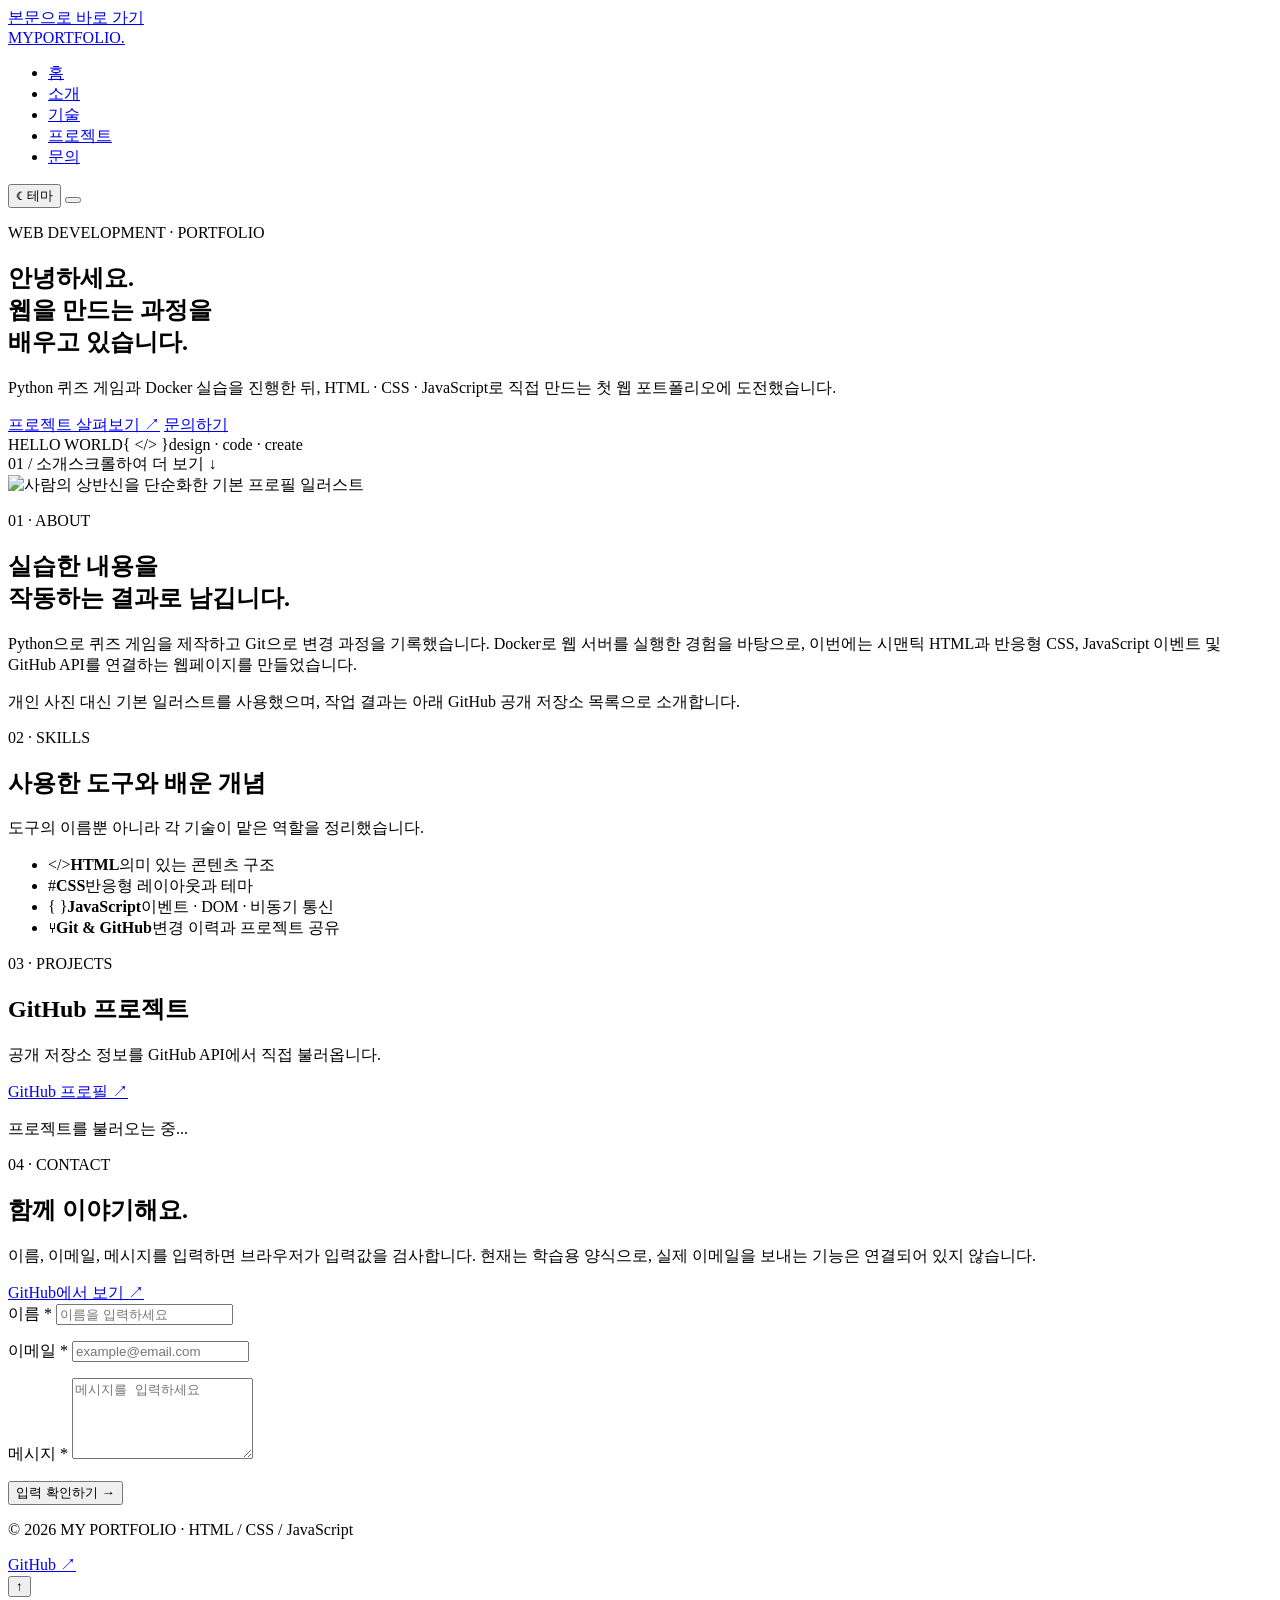
==== index.html @ d4722677 "feat: add semantic portfolio page and accessibility structure" ====
<!DOCTYPE html>
<html lang="ko" data-theme="light">
<head>
  <meta charset="UTF-8">
  <meta name="viewport" content="width=device-width, initial-scale=1.0">
  <meta name="description" content="HTML, CSS, JavaScript로 만든 개인 포트폴리오: 소개, 기술, GitHub 프로젝트 및 문의 양식.">
  <title>MY PORTFOLIO | 웹 개발 포트폴리오</title>
  <!-- 외부 스타일시트: 화면 디자인, 반응형 배치, 다크 모드를 담당합니다. -->
  <link rel="stylesheet" href="css/style.css">
  <!-- defer: HTML을 다 읽은 뒤 메인 JavaScript를 실행합니다. -->
  <script src="js/main.js" defer></script>
</head>
<body>
  <!-- 건너뛰기 링크: 키보드 사용자에게 본문으로 바로 이동하는 길을 제공합니다. -->
  <a class="skip-link" href="#hero">본문으로 바로 가기</a>
  <header class="site-header" id="page-header">
    <div class="container header-inner">
      <a class="logo" href="#hero" aria-label="포트폴리오 홈으로 이동">MY<span>PORTFOLIO.</span></a>
      <nav class="site-nav" id="site-navigation" aria-label="주요 메뉴">
        <ul class="nav-links" id="nav-links">
          <li><a href="#hero">홈</a></li>
          <li><a href="#about">소개</a></li>
          <li><a href="#skills">기술</a></li>
          <li><a href="#projects">프로젝트</a></li>
          <li><a href="#contact">문의</a></li>
        </ul>
      </nav>
      <div class="header-actions">
        <!-- 버튼 클릭 → 상태 변경 → data-theme 변경 → CSS 색상 변경 -->
        <button id="theme-toggle" class="icon-button theme-toggle" type="button" aria-label="다크 모드 켜기" aria-pressed="false">
          <span id="theme-icon" aria-hidden="true">☾</span>
          <span class="theme-label">테마</span>
        </button>
        <!-- aria-expanded는 모바일 메뉴의 열림/닫힘 상태를 알려 줍니다. -->
        <button id="menu-toggle" class="icon-button menu-toggle" type="button" aria-controls="site-navigation" aria-expanded="false" aria-label="메뉴 열기">
          <span class="hamburger-lines" aria-hidden="true"><span></span><span></span><span></span></span>
        </button>
      </div>
    </div>
  </header>

  <main>
    <!-- Hero: 방문자에게 보여 줄 첫인사와 이동 버튼 -->
    <section id="hero" class="section hero" aria-labelledby="hero-title">
      <div class="container hero-layout">
        <div class="hero-copy">
          <p class="eyebrow"><span class="status-dot" aria-hidden="true"></span> WEB DEVELOPMENT · PORTFOLIO</p>
          <h1 id="hero-title">안녕하세요.<br><span class="highlight">웹을 만드는 과정을</span><br>배우고 있습니다.</h1>
          <p class="hero-description">Python 퀴즈 게임과 Docker 실습을 진행한 뒤, HTML · CSS · JavaScript로 직접 만드는 첫 웹 포트폴리오에 도전했습니다.</p>
          <div class="hero-actions">
            <a class="button" href="#projects">프로젝트 살펴보기 <span aria-hidden="true">↗</span></a>
            <a class="button button-secondary" href="#contact">문의하기</a>
          </div>
        </div>
        <div class="hero-art" aria-hidden="true">
          <div class="art-orbit art-orbit-one"></div><div class="art-orbit art-orbit-two"></div>
          <div class="art-card"><span class="art-card-label">HELLO WORLD</span><span class="art-symbol">{ &lt;/&gt; }</span><span class="art-card-caption">design · code · create</span></div>
        </div>
      </div>
      <div class="container hero-footnote"><span>01 / 소개</span><span>스크롤하여 더 보기 ↓</span></div>
    </section>

    <!-- About: 의미 있는 대체 텍스트가 있는 프로필 이미지를 사용합니다. -->
    <section id="about" class="section about-section" aria-labelledby="about-title">
      <div class="container about-layout reveal-target">
        <div class="about-photo-wrap"><img class="profile-image" src="images/profile.svg" width="320" height="320" alt="사람의 상반신을 단순화한 기본 프로필 일러스트"></div>
        <div>
          <p class="section-kicker">01 · ABOUT</p>
          <h2 id="about-title">실습한 내용을<br>작동하는 결과로 남깁니다.</h2>
          <p class="section-description">Python으로 퀴즈 게임을 제작하고 Git으로 변경 과정을 기록했습니다. Docker로 웹 서버를 실행한 경험을 바탕으로, 이번에는 시맨틱 HTML과 반응형 CSS, JavaScript 이벤트 및 GitHub API를 연결하는 웹페이지를 만들었습니다.</p>
          <p class="about-note">개인 사진 대신 기본 일러스트를 사용했으며, 작업 결과는 아래 GitHub 공개 저장소 목록으로 소개합니다.</p>
        </div>
      </div>
    </section>

    <!-- Skills: 목록은 ul/li로 의미 있게 묶습니다. -->
    <section id="skills" class="section section-muted" aria-labelledby="skills-title">
      <div class="container reveal-target">
        <p class="section-kicker">02 · SKILLS</p>
        <h2 id="skills-title">사용한 도구와 배운 개념</h2>
        <p class="section-description section-intro">도구의 이름뿐 아니라 각 기술이 맡은 역할을 정리했습니다.</p>
        <ul class="skills-list">
          <li><span class="skill-icon" aria-hidden="true">&lt;/&gt;</span><strong>HTML</strong><span>의미 있는 콘텐츠 구조</span></li>
          <li><span class="skill-icon" aria-hidden="true">#</span><strong>CSS</strong><span>반응형 레이아웃과 테마</span></li>
          <li><span class="skill-icon" aria-hidden="true">{ }</span><strong>JavaScript</strong><span>이벤트 · DOM · 비동기 통신</span></li>
          <li><span class="skill-icon" aria-hidden="true">⑂</span><strong>Git &amp; GitHub</strong><span>변경 이력과 프로젝트 공유</span></li>
        </ul>
      </div>
    </section>

    <!-- Projects: JavaScript가 GitHub API의 저장소 목록을 읽어 카드를 만듭니다. -->
    <section id="projects" class="section" aria-labelledby="projects-title">
      <div class="container reveal-target">
        <p class="section-kicker">03 · PROJECTS</p>
        <div class="section-heading-row">
          <div><h2 id="projects-title">GitHub 프로젝트</h2><p class="section-description">공개 저장소 정보를 GitHub API에서 직접 불러옵니다.</p></div>
          <a class="text-link" id="github-profile-link" href="https://github.com/usernameffas" target="_blank" rel="noopener noreferrer">GitHub 프로필 ↗</a>
        </div>
        <!-- 로딩/성공/에러/빈 데이터가 모두 이 영역에서 전환됩니다. -->
        <div id="project-list" class="project-grid" role="status" aria-live="polite" aria-atomic="false">
          <article class="state-panel loading-state"><span class="spinner" aria-hidden="true"></span><p>프로젝트를 불러오는 중...</p></article>
        </div>
      </div>
    </section>

    <!-- Contact: 실제 이메일 전송은 선택 보너스이므로 필수 입력 검증까지만 구현합니다. -->
    <section id="contact" class="section section-muted" aria-labelledby="contact-title">
      <div class="container contact-layout reveal-target">
        <div class="contact-copy">
          <p class="section-kicker">04 · CONTACT</p>
          <h2 id="contact-title">함께 이야기해요.</h2>
          <p class="section-description">이름, 이메일, 메시지를 입력하면 브라우저가 입력값을 검사합니다. 현재는 학습용 양식으로, 실제 이메일을 보내는 기능은 연결되어 있지 않습니다.</p>
          <a class="text-link" id="contact-github-link" href="https://github.com/usernameffas" target="_blank" rel="noopener noreferrer">GitHub에서 보기 ↗</a>
        </div>
        <form id="contact-form" class="contact-form" novalidate>
          <div class="form-field">
            <label for="contact-name">이름 <span aria-hidden="true">*</span></label>
            <input id="contact-name" name="name" type="text" autocomplete="name" required aria-describedby="name-error" placeholder="이름을 입력하세요">
            <p class="field-error" id="name-error" aria-live="polite"></p>
          </div>
          <div class="form-field">
            <label for="contact-email">이메일 <span aria-hidden="true">*</span></label>
            <input id="contact-email" name="email" type="email" autocomplete="email" required aria-describedby="email-error" placeholder="example@email.com">
            <p class="field-error" id="email-error" aria-live="polite"></p>
          </div>
          <div class="form-field">
            <label for="contact-message">메시지 <span aria-hidden="true">*</span></label>
            <textarea id="contact-message" name="message" rows="5" required aria-describedby="message-error" placeholder="메시지를 입력하세요"></textarea>
            <p class="field-error" id="message-error" aria-live="polite"></p>
          </div>
          <button class="button submit-button" type="submit">입력 확인하기 <span aria-hidden="true">→</span></button>
          <p id="form-status" class="form-status" role="status" aria-live="polite"></p>
        </form>
      </div>
    </section>
  </main>

  <!-- Footer: 현재 프로젝트의 링크를 제공합니다. -->
  <footer class="site-footer">
    <div class="container footer-inner"><p>© 2026 MY PORTFOLIO · HTML / CSS / JavaScript</p><a id="footer-github-link" href="https://github.com/usernameffas" target="_blank" rel="noopener noreferrer">GitHub ↗</a></div>
  </footer>
  <!-- 스크롤 300px을 넘으면 나타나며, 클릭하면 맨 위로 이동합니다. -->
  <button id="back-to-top" class="back-to-top" type="button" aria-label="페이지 맨 위로 이동">↑</button>
</body>
</html>
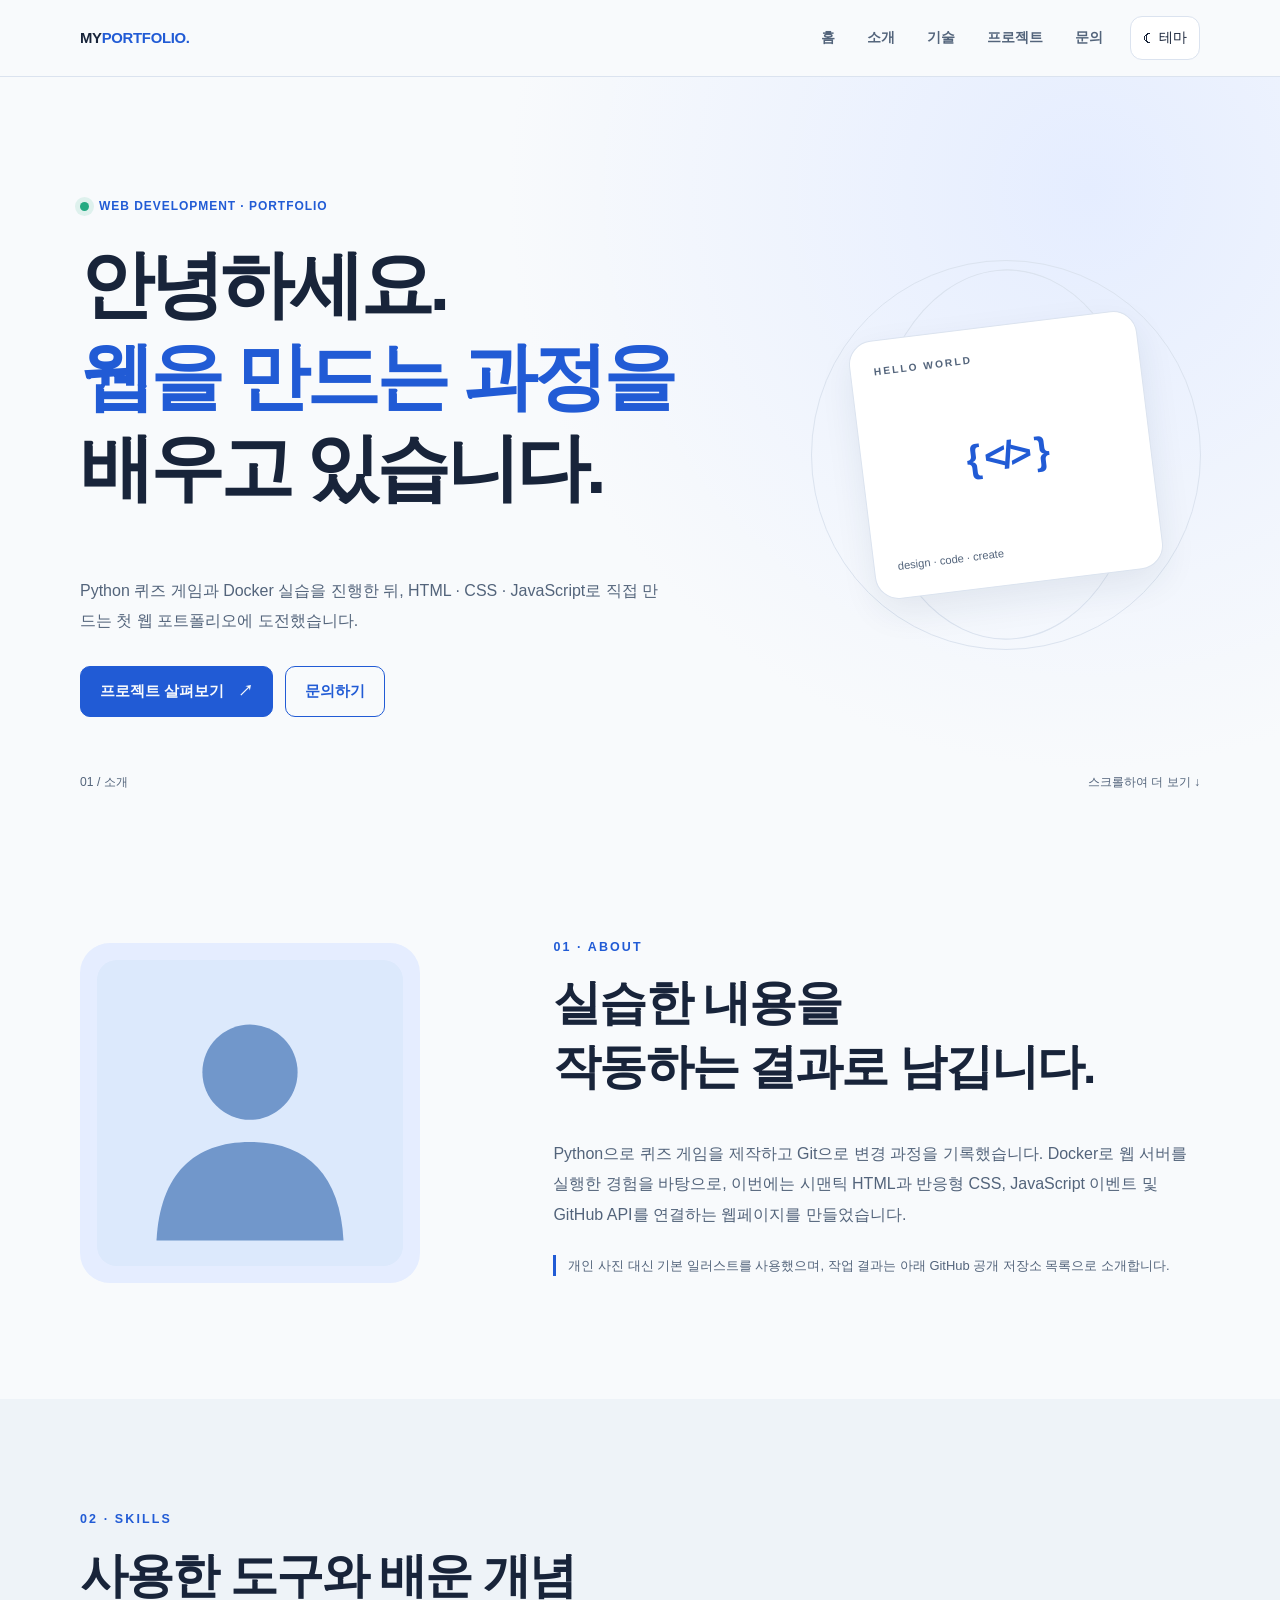
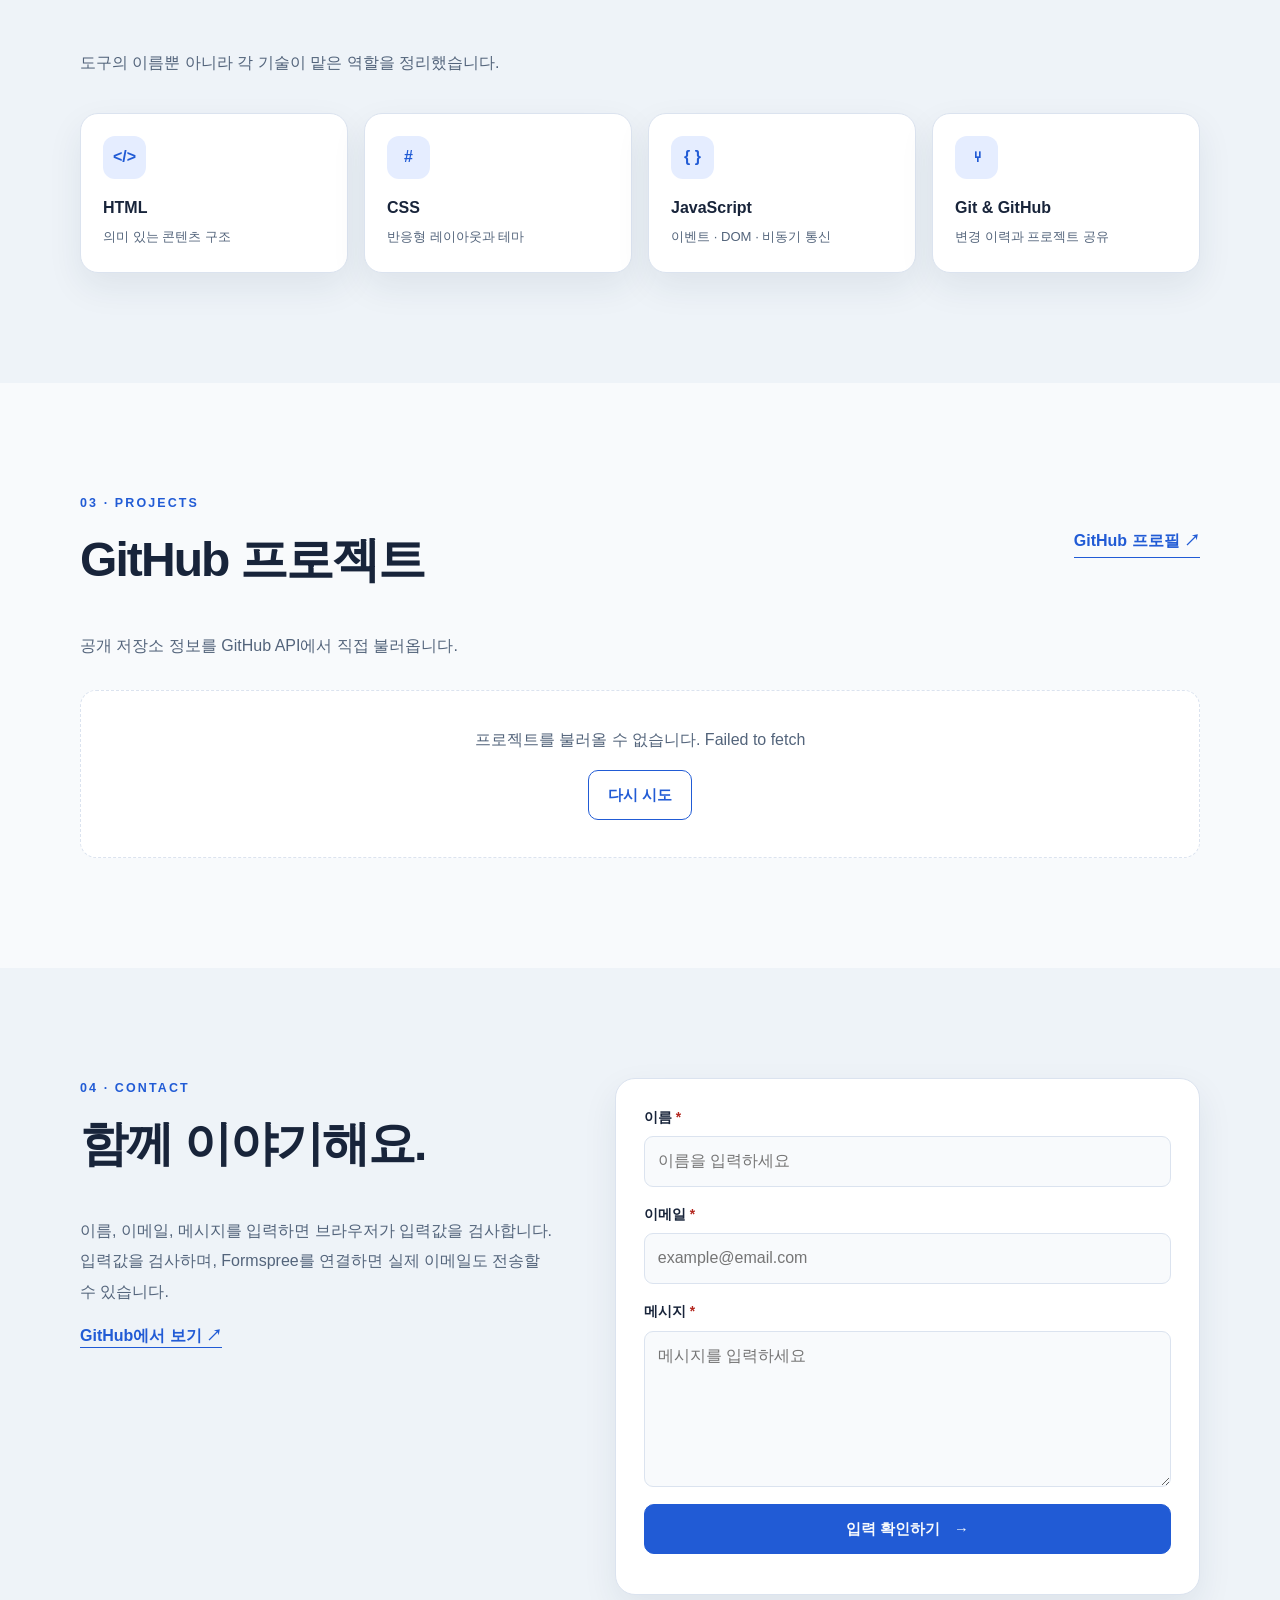
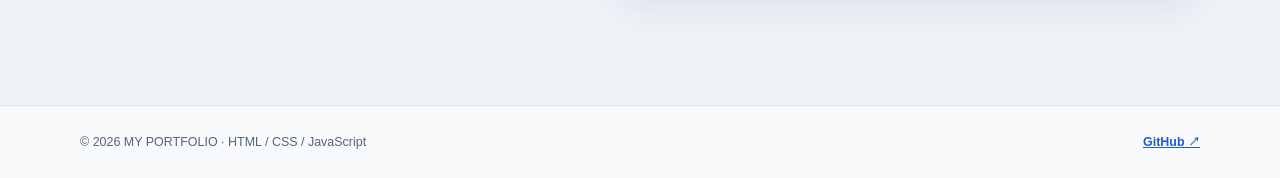
==== commit 272918cc: "feat: B1-1 official bonuses — index.html" ====
--- a/index.html
+++ b/index.html
@@ -9,6 +9,7 @@
   <link rel="stylesheet" href="css/style.css">
   <!-- defer: HTML을 다 읽은 뒤 메인 JavaScript를 실행합니다. -->
   <script src="js/main.js" defer></script>
+  <script src="js/bonuses.js" defer></script>
 </head>
 <body>
   <!-- 건너뛰기 링크: 키보드 사용자에게 본문으로 바로 이동하는 길을 제공합니다. -->
@@ -45,7 +46,7 @@
       <div class="container hero-layout">
         <div class="hero-copy">
           <p class="eyebrow"><span class="status-dot" aria-hidden="true"></span> WEB DEVELOPMENT · PORTFOLIO</p>
-          <h1 id="hero-title">안녕하세요.<br><span class="highlight">웹을 만드는 과정을</span><br>배우고 있습니다.</h1>
+          <h1 id="hero-title">안녕하세요.<br><span class="highlight">웹을 만드는 과정을</span><br><span id="hero-typing">배우고 있습니다.</span></h1>
           <p class="hero-description">Python 퀴즈 게임과 Docker 실습을 진행한 뒤, HTML · CSS · JavaScript로 직접 만드는 첫 웹 포트폴리오에 도전했습니다.</p>
           <div class="hero-actions">
             <a class="button" href="#projects">프로젝트 살펴보기 <span aria-hidden="true">↗</span></a>
@@ -97,22 +98,23 @@
           <a class="text-link" id="github-profile-link" href="https://github.com/usernameffas" target="_blank" rel="noopener noreferrer">GitHub 프로필 ↗</a>
         </div>
         <!-- 로딩/성공/에러/빈 데이터가 모두 이 영역에서 전환됩니다. -->
+        <div id="project-filters" class="project-filters" role="group" aria-label="프로젝트 언어별 필터" hidden></div>
         <div id="project-list" class="project-grid" role="status" aria-live="polite" aria-atomic="false">
           <article class="state-panel loading-state"><span class="spinner" aria-hidden="true"></span><p>프로젝트를 불러오는 중...</p></article>
         </div>
       </div>
     </section>
 
-    <!-- Contact: 실제 이메일 전송은 선택 보너스이므로 필수 입력 검증까지만 구현합니다. -->
+    <!-- Contact: Formspree 연동 주소 설정 시 실제 전송 보너스가 동작합니다. -->
     <section id="contact" class="section section-muted" aria-labelledby="contact-title">
       <div class="container contact-layout reveal-target">
         <div class="contact-copy">
           <p class="section-kicker">04 · CONTACT</p>
           <h2 id="contact-title">함께 이야기해요.</h2>
-          <p class="section-description">이름, 이메일, 메시지를 입력하면 브라우저가 입력값을 검사합니다. 현재는 학습용 양식으로, 실제 이메일을 보내는 기능은 연결되어 있지 않습니다.</p>
+          <p class="section-description">이름, 이메일, 메시지를 입력하면 브라우저가 입력값을 검사합니다. 입력값을 검사하며, Formspree를 연결하면 실제 이메일도 전송할 수 있습니다.</p>
           <a class="text-link" id="contact-github-link" href="https://github.com/usernameffas" target="_blank" rel="noopener noreferrer">GitHub에서 보기 ↗</a>
         </div>
-        <form id="contact-form" class="contact-form" novalidate>
+        <form id="contact-form" class="contact-form" novalidate data-form-endpoint="">
           <div class="form-field">
             <label for="contact-name">이름 <span aria-hidden="true">*</span></label>
             <input id="contact-name" name="name" type="text" autocomplete="name" required aria-describedby="name-error" placeholder="이름을 입력하세요">
--- a/css/style.css
+++ b/css/style.css
@@ -0,0 +1,181 @@
+/* ===== 1. 공통 디자인 변수: 기본 화면은 밝은 테마 ===== */
+:root {
+  color-scheme: light;
+  --background: #f8fafc;
+  --surface: #eef3f8;
+  --card: #ffffff;
+  --text: #18243a;
+  --muted: #53647b;
+  --accent: #215bd5;
+  --accent-hover: #1749b5;
+  --accent-soft: #e5edff;
+  --border: #dbe3ef;
+  --header-bg: rgba(248, 250, 252, .95);
+  --shadow: 0 14px 35px rgba(26, 46, 79, .08);
+  --error: #b3261e;
+  --success: #0b6b47;
+}
+/* data-theme는 JavaScript가 html에 붙이는 상태값입니다. */
+[data-theme="dark"] {
+  color-scheme: dark;
+  --background: #0e1625;
+  --surface: #151f31;
+  --card: #1b2940;
+  --text: #eff5ff;
+  --muted: #acbad0;
+  --accent: #84afff;
+  --accent-hover: #aecaff;
+  --accent-soft: #283f66;
+  --border: #35465e;
+  --header-bg: rgba(14, 22, 37, .96);
+  --shadow: 0 14px 35px rgba(0, 0, 0, .28);
+  --error: #ffaaa4;
+  --success: #89e1ba;
+}
+/* ===== 2. 모바일 퍼스트: 가장 좁은 화면을 기준으로 설계 ===== */
+*, *::before, *::after { box-sizing: border-box; }
+html { scroll-behavior: smooth; scroll-padding-top: 85px; }
+body { margin: 0; min-width: 320px; background: var(--background); color: var(--text); font-family: "Segoe UI", "Malgun Gothic", "Apple SD Gothic Neo", sans-serif; line-height: 1.65; transition: background-color .25s, color .25s; }
+button, input, textarea { font: inherit; }
+button { cursor: pointer; }
+a { color: inherit; }
+a:focus-visible, button:focus-visible, input:focus-visible, textarea:focus-visible { outline: 3px solid var(--accent); outline-offset: 3px; }
+.container { width: min(calc(100% - 36px), 1120px); margin-inline: auto; }
+.section { padding: 80px 0; }
+.section-muted { background: var(--surface); }
+h1, h2, h3, p { margin-top: 0; }
+h1 { font-size: clamp(2.35rem, 7vw, 4.65rem); letter-spacing: -.055em; line-height: 1.23; }
+h2 { font-size: clamp(1.85rem, 4.7vw, 3rem); letter-spacing: -.04em; line-height: 1.33; }
+h3 { font-size: 1.1rem; }
+.skip-link { position: absolute; top: -80px; left: 12px; padding: 8px 14px; background: var(--card); z-index: 50; }
+.skip-link:focus { top: 10px; }
+.section-kicker { font-size: .78rem; font-weight: 800; color: var(--accent); letter-spacing: .17em; margin-bottom: 14px; }
+.section-description { max-width: 650px; color: var(--muted); line-height: 1.9; }
+.section-intro { margin-bottom: 35px; }
+/* ===== 3. 상단 메뉴: Flexbox로 로고/메뉴/버튼의 위치를 설정 ===== */
+.site-header { position: sticky; top: 0; z-index: 30; background: var(--background); border-bottom: 1px solid var(--border); transition: background-color .25s, box-shadow .25s; }
+.site-header.scrolled { background: var(--header-bg); box-shadow: 0 9px 26px rgba(11, 28, 60, .11); backdrop-filter: blur(10px); }
+.header-inner { display: flex; align-items: center; justify-content: space-between; gap: 12px; min-height: 76px; }
+.logo { flex-shrink: 0; font-size: .93rem; letter-spacing: -.02em; font-weight: 800; text-decoration: none; }
+.logo span { color: var(--accent); }
+.header-actions { display: flex; align-items: center; gap: 7px; margin-left: auto; }
+.icon-button { display: inline-flex; justify-content: center; align-items: center; gap: 8px; min-height: 42px; border-radius: 12px; padding: 8px 12px; border: 1px solid var(--border); background: var(--card); color: var(--text); }
+.icon-button:hover { border-color: var(--accent); }
+.theme-label { font-size: .85rem; }
+.menu-toggle { width: 43px; }
+.hamburger-lines { display: grid; gap: 4px; }
+.hamburger-lines span { display: block; width: 19px; height: 2px; border-radius: 10px; background: currentColor; transition: transform .2s, opacity .2s; }
+.menu-toggle.active .hamburger-lines span:nth-child(1) { transform: translateY(6px) rotate(45deg); }
+.menu-toggle.active .hamburger-lines span:nth-child(2) { opacity: 0; }
+.menu-toggle.active .hamburger-lines span:nth-child(3) { transform: translateY(-6px) rotate(-45deg); }
+/* 모바일에서는 메뉴를 숨기고, active 클래스가 생겼을 때만 펼칩니다. */
+.site-nav { position: absolute; top: 75px; left: 0; right: 0; padding: 0 18px; background: var(--card); border-bottom: 1px solid var(--border); visibility: hidden; opacity: 0; transform: translateY(-8px); pointer-events: none; transition: opacity .2s, transform .2s, visibility .2s; }
+.site-nav.active { visibility: visible; opacity: 1; transform: translateY(0); pointer-events: auto; }
+.nav-links { display: flex; flex-direction: column; gap: 0; list-style: none; margin: 0 auto; max-width: 1120px; padding: 12px 0 16px; }
+.nav-links a { display: block; padding: 11px 8px; border-radius: 8px; color: var(--muted); font-weight: 650; text-decoration: none; transition: color .2s, background-color .2s; }
+.nav-links a:hover, .nav-links a:focus-visible { color: var(--accent); background: var(--accent-soft); }
+/* ===== 4. Hero / About ===== */
+.hero { overflow: hidden; background: radial-gradient(circle at 85% 15%, var(--accent-soft), transparent 46%), var(--background); padding: 78px 0 26px; }
+.hero-layout { display: grid; align-items: center; gap: 25px; }
+.eyebrow { display: inline-flex; align-items: center; gap: 10px; font-size: .75rem; font-weight: 800; letter-spacing: .08em; color: var(--accent); margin-bottom: 23px; }
+.status-dot { width: 9px; height: 9px; border-radius: 50%; background: #24aa82; box-shadow: 0 0 0 5px rgba(36, 170, 130, .12); }
+.highlight { color: var(--accent); }
+.hero-description { max-width: 580px; color: var(--muted); font-size: 1rem; line-height: 1.9; }
+.hero-actions { display: flex; flex-wrap: wrap; gap: 12px; margin-top: 30px; }
+.button { display: inline-flex; align-items: center; justify-content: center; gap: 14px; padding: 12px 19px; min-height: 47px; border: 1px solid var(--accent); border-radius: 10px; background: var(--accent); color: var(--background); font-size: .92rem; font-weight: 750; text-decoration: none; transition: transform .2s, background-color .2s, box-shadow .2s; }
+.button:hover { transform: translateY(-2px); background: var(--accent-hover); box-shadow: 0 8px 18px rgba(30, 83, 190, .15); }
+.button-secondary { color: var(--accent); background: transparent; }
+.button-secondary:hover { background: var(--accent-soft); }
+.hero-art { position: relative; height: 275px; display: grid; place-items: center; isolation: isolate; }
+.art-orbit { position: absolute; border: 1px solid var(--border); border-radius: 50%; width: 270px; height: 270px; }
+.art-orbit-two { width: 220px; height: 220px; transform: rotate(50deg) skew(18deg); }
+.art-card { display: flex; flex-direction: column; justify-content: space-between; width: 212px; height: 196px; padding: 23px; border: 1px solid var(--border); border-radius: 24px; background: var(--card); box-shadow: var(--shadow); transform: rotate(-7deg); }
+.art-card-label { font-weight: 750; font-size: .64rem; color: var(--muted); letter-spacing: .2em; }
+.art-symbol { align-self: center; font-size: 2.4rem; font-weight: 800; letter-spacing: -.1em; color: var(--accent); }
+.art-card-caption { color: var(--muted); font-size: .7rem; }
+.hero-footnote { display: flex; justify-content: space-between; gap: 20px; margin-top: 36px; color: var(--muted); font-size: .76rem; }
+.about-layout { display: grid; align-items: center; gap: 36px; }
+.about-photo-wrap { max-width: 340px; padding: 17px; border-radius: 30px; background: var(--accent-soft); }
+.profile-image { display: block; width: 100%; height: auto; border-radius: 20px; }
+.about-note { font-size: .81rem; color: var(--muted); border-left: 3px solid var(--accent); padding-left: 12px; margin-top: 25px; }
+/* ===== 5. 카드 목록: Grid + auto-fit/minmax = 화면 폭에 따라 열 수가 자동 변경 ===== */
+.skills-list { display: grid; grid-template-columns: repeat(auto-fit, minmax(min(100%, 215px), 1fr)); gap: 16px; list-style: none; padding: 0; margin: 0; }
+.skills-list li { display: flex; flex-direction: column; min-height: 160px; padding: 22px; border: 1px solid var(--border); border-radius: 18px; background: var(--card); box-shadow: var(--shadow); transition: transform .2s; }
+.skills-list li:hover { transform: translateY(-4px); }
+.skills-list li span:last-child { color: var(--muted); font-size: .82rem; margin-top: 5px; }
+.skill-icon { display: grid; place-items: center; width: 43px; height: 43px; margin-bottom: 16px; border-radius: 12px; background: var(--accent-soft); color: var(--accent); font-weight: 800; }
+.section-heading-row { display: flex; flex-direction: column; gap: 12px; margin-bottom: 28px; }
+.section-heading-row .section-description { margin-bottom: 0; }
+.text-link { align-self: flex-start; color: var(--accent); font-weight: 750; text-decoration: none; border-bottom: 1px solid currentColor; padding-bottom: 3px; }
+.project-grid { display: grid; grid-template-columns: repeat(auto-fit, minmax(min(100%, 285px), 1fr)); gap: 18px; min-height: 144px; }
+.project-card { display: flex; flex-direction: column; min-height: 195px; padding: 24px; border: 1px solid var(--border); border-radius: 18px; background: var(--card); box-shadow: var(--shadow); text-decoration: none; transition: transform .22s, box-shadow .22s, border-color .22s; overflow-wrap: anywhere; }
+.project-card:hover { transform: translateY(-5px); border-color: var(--accent); box-shadow: 0 17px 37px rgba(26, 46, 79, .14); }
+.project-card h3 { margin: 4px 0 8px; }
+.project-card h3 a { color: var(--text); text-decoration: none; }
+.project-card h3 a:hover { color: var(--accent); text-decoration: underline; }
+.project-card p { flex: 1; color: var(--muted); font-size: .89rem; }
+.project-card-top { display: flex; align-items: center; justify-content: space-between; gap: 12px; color: var(--accent); font-size: .78rem; font-weight: 750; }
+.project-meta { display: flex; flex-wrap: wrap; gap: 12px; color: var(--muted); font-size: .75rem; }
+.state-panel { grid-column: 1 / -1; display: flex; flex-direction: column; align-items: center; justify-content: center; gap: 13px; min-height: 168px; padding: 28px 18px; text-align: center; border: 1px dashed var(--border); border-radius: 16px; background: var(--card); color: var(--muted); }
+.state-panel p { margin: 0; }
+.state-panel .button { margin-top: 4px; }
+.spinner { width: 25px; height: 25px; border: 3px solid var(--border); border-top-color: var(--accent); border-radius: 50%; animation: spin .8s linear infinite; }
+@keyframes spin { to { transform: rotate(360deg); } }
+/* ===== 6. 문의 폼과 입력 오류 표시 ===== */
+.contact-layout { display: grid; gap: 30px; }
+.contact-form { padding: 24px 20px; border: 1px solid var(--border); border-radius: 20px; background: var(--card); box-shadow: var(--shadow); }
+.form-field { margin-bottom: 17px; }
+.form-field label { display: block; font-size: .86rem; font-weight: 750; margin-bottom: 7px; }
+.form-field label span { color: var(--error); }
+.form-field input, .form-field textarea { display: block; width: 100%; min-height: 46px; border: 1px solid var(--border); border-radius: 9px; padding: 11px 13px; background: var(--background); color: var(--text); transition: border-color .2s; }
+.form-field textarea { resize: vertical; min-height: 115px; }
+.form-field input[aria-invalid="true"], .form-field textarea[aria-invalid="true"] { border-color: var(--error); }
+.field-error { min-height: 0; margin: 4px 0 0; color: var(--error); font-size: .77rem; }
+.field-error:empty { margin: 0; }
+.form-status { margin: 12px 0 0; font-size: .85rem; font-weight: 650; }
+.form-status.error { color: var(--error); }
+.form-status.success { color: var(--success); }
+.submit-button { width: 100%; }
+.site-footer { padding: 26px 0; border-top: 1px solid var(--border); }
+.footer-inner { display: flex; flex-wrap: wrap; align-items: center; justify-content: space-between; gap: 12px; font-size: .78rem; color: var(--muted); }
+.footer-inner p { margin-bottom: 0; }
+.footer-inner a { color: var(--accent); font-weight: 750; }
+.back-to-top { position: fixed; right: 18px; bottom: 18px; z-index: 20; display: grid; place-items: center; width: 48px; height: 48px; border: 1px solid var(--accent); border-radius: 50%; background: var(--accent); color: var(--background); font-size: 1.35rem; box-shadow: var(--shadow); opacity: 0; visibility: hidden; transform: translateY(12px); pointer-events: none; transition: opacity .2s, visibility .2s, transform .2s; }
+.back-to-top.visible { opacity: 1; visibility: visible; transform: translateY(0); pointer-events: auto; }
+/* 애니메이션 대상은 JS가 동작할 때만 감춥니다. */
+.js-reveal { opacity: 0; transform: translateY(24px); transition: opacity .65s ease, transform .65s ease; }
+.js-reveal.visible { opacity: 1; transform: translateY(0); }
+/* ===== 7. 태블릿: PDF에서 요구하는 768px 구간 ===== */
+@media (min-width: 768px) {
+  .container { width: min(calc(100% - 64px), 1120px); }
+  .site-nav { position: static; padding: 0; background: transparent; border: 0; visibility: visible; opacity: 1; transform: none; pointer-events: auto; margin-left: auto; }
+  .nav-links { flex-direction: row; align-items: center; gap: 2px; padding: 0; }
+  .nav-links a { padding: 8px 10px; font-size: .85rem; }
+  .menu-toggle { display: none; }
+  .header-actions { margin-left: 0; }
+  .hero-layout { grid-template-columns: 1.3fr .7fr; gap: 12px; }
+  .hero-art { height: 350px; }
+  .art-orbit { width: 320px; height: 320px; }
+  .art-orbit-two { width: 260px; height: 260px; }
+  .art-card { width: 245px; height: 245px; }
+  .about-layout { grid-template-columns: minmax(210px, .78fr) 1.22fr; gap: 60px; }
+  .section-heading-row { flex-direction: row; align-items: end; justify-content: space-between; }
+  .contact-layout { grid-template-columns: .9fr 1.1fr; gap: 56px; align-items: start; }
+  .contact-form { padding: 28px; }
+}
+/* ===== 8. 데스크톱: PDF에서 요구하는 1024px 구간 ===== */
+@media (min-width: 1024px) {
+  .section { padding: 110px 0; }
+  .hero { padding-top: 116px; padding-bottom: 35px; }
+  .hero-art { height: 420px; }
+  .art-orbit { width: 390px; height: 390px; }
+  .art-orbit-two { width: 315px; height: 315px; }
+  .art-card { width: 290px; height: 260px; }
+  .nav-links a { padding-inline: 15px; }
+  .hero-footnote { margin-top: 55px; }
+}
+/* 시스템 접근성 설정에 따라 불필요한 움직임을 줄입니다. */
+@media (prefers-reduced-motion: reduce) {
+  *, *::before, *::after { animation-duration: .01ms !important; transition-duration: .01ms !important; scroll-behavior: auto !important; }
+  .js-reveal { opacity: 1; transform: none; }
+}
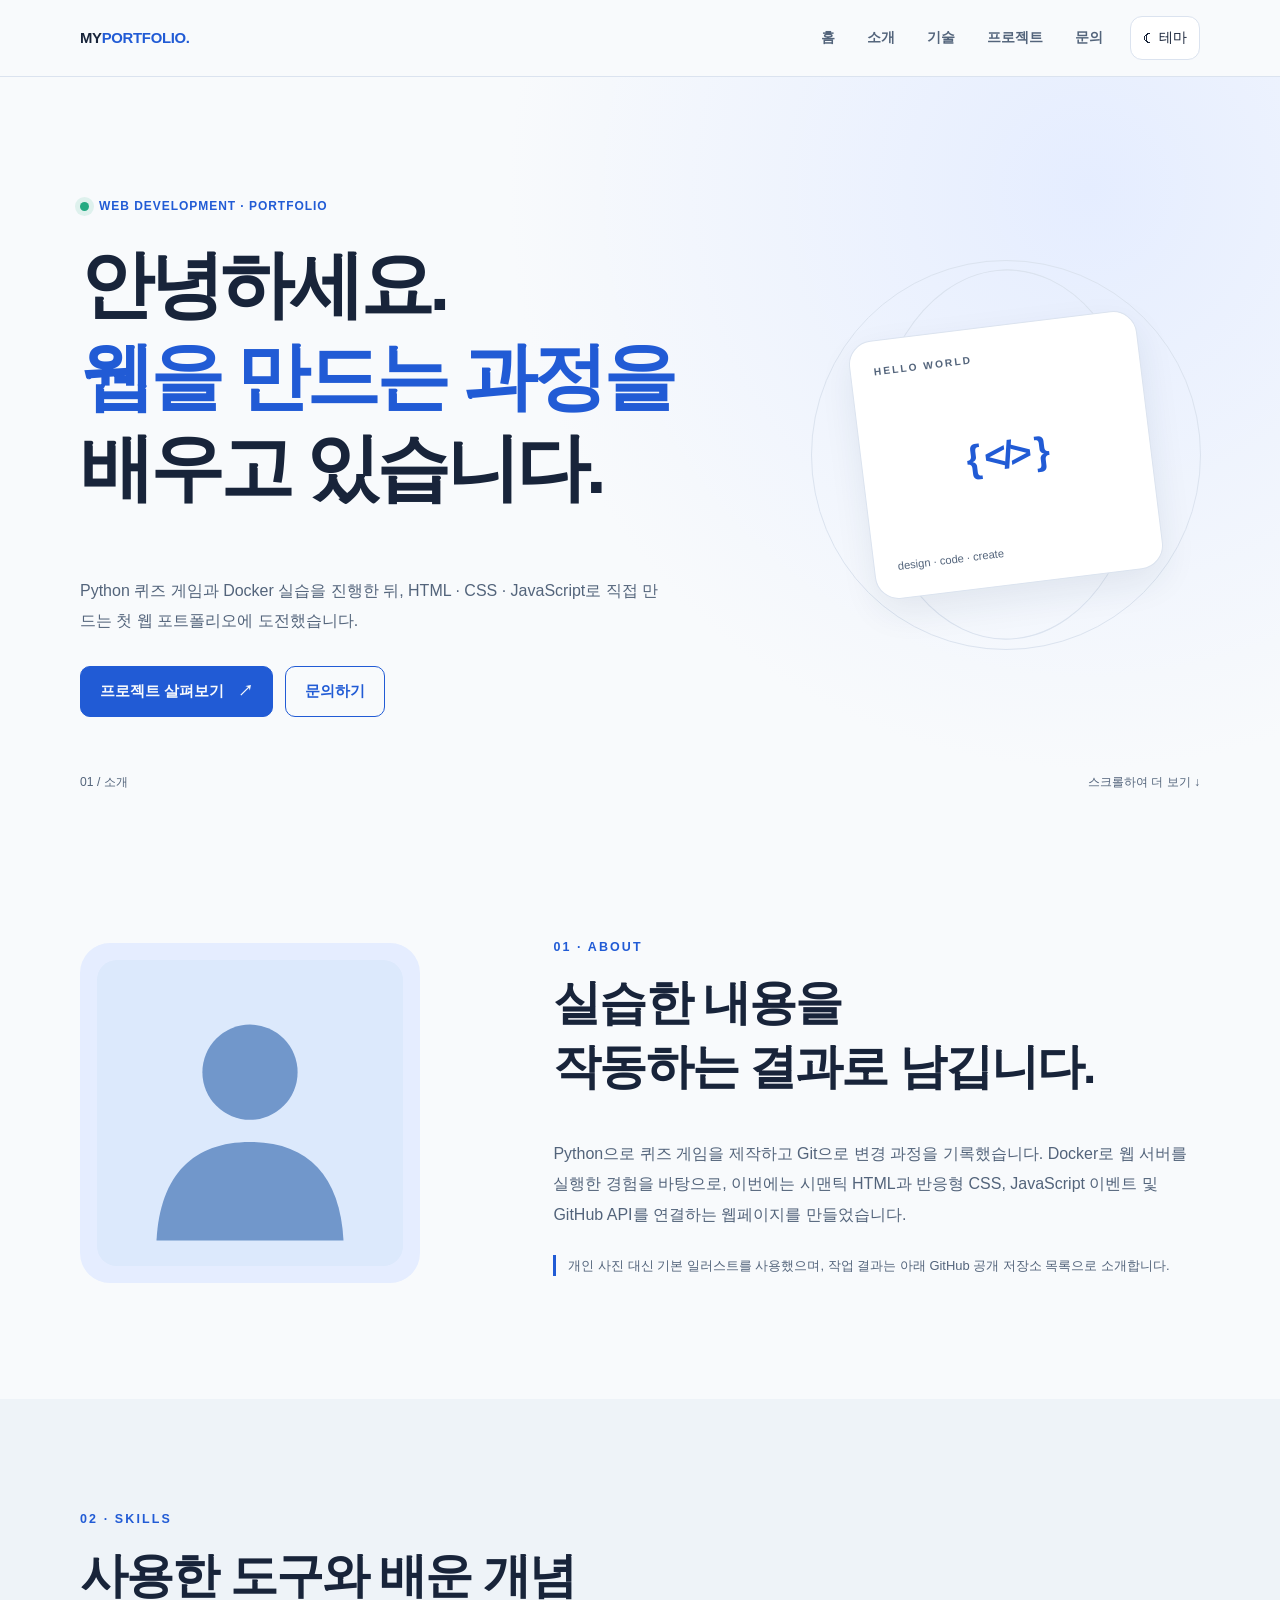
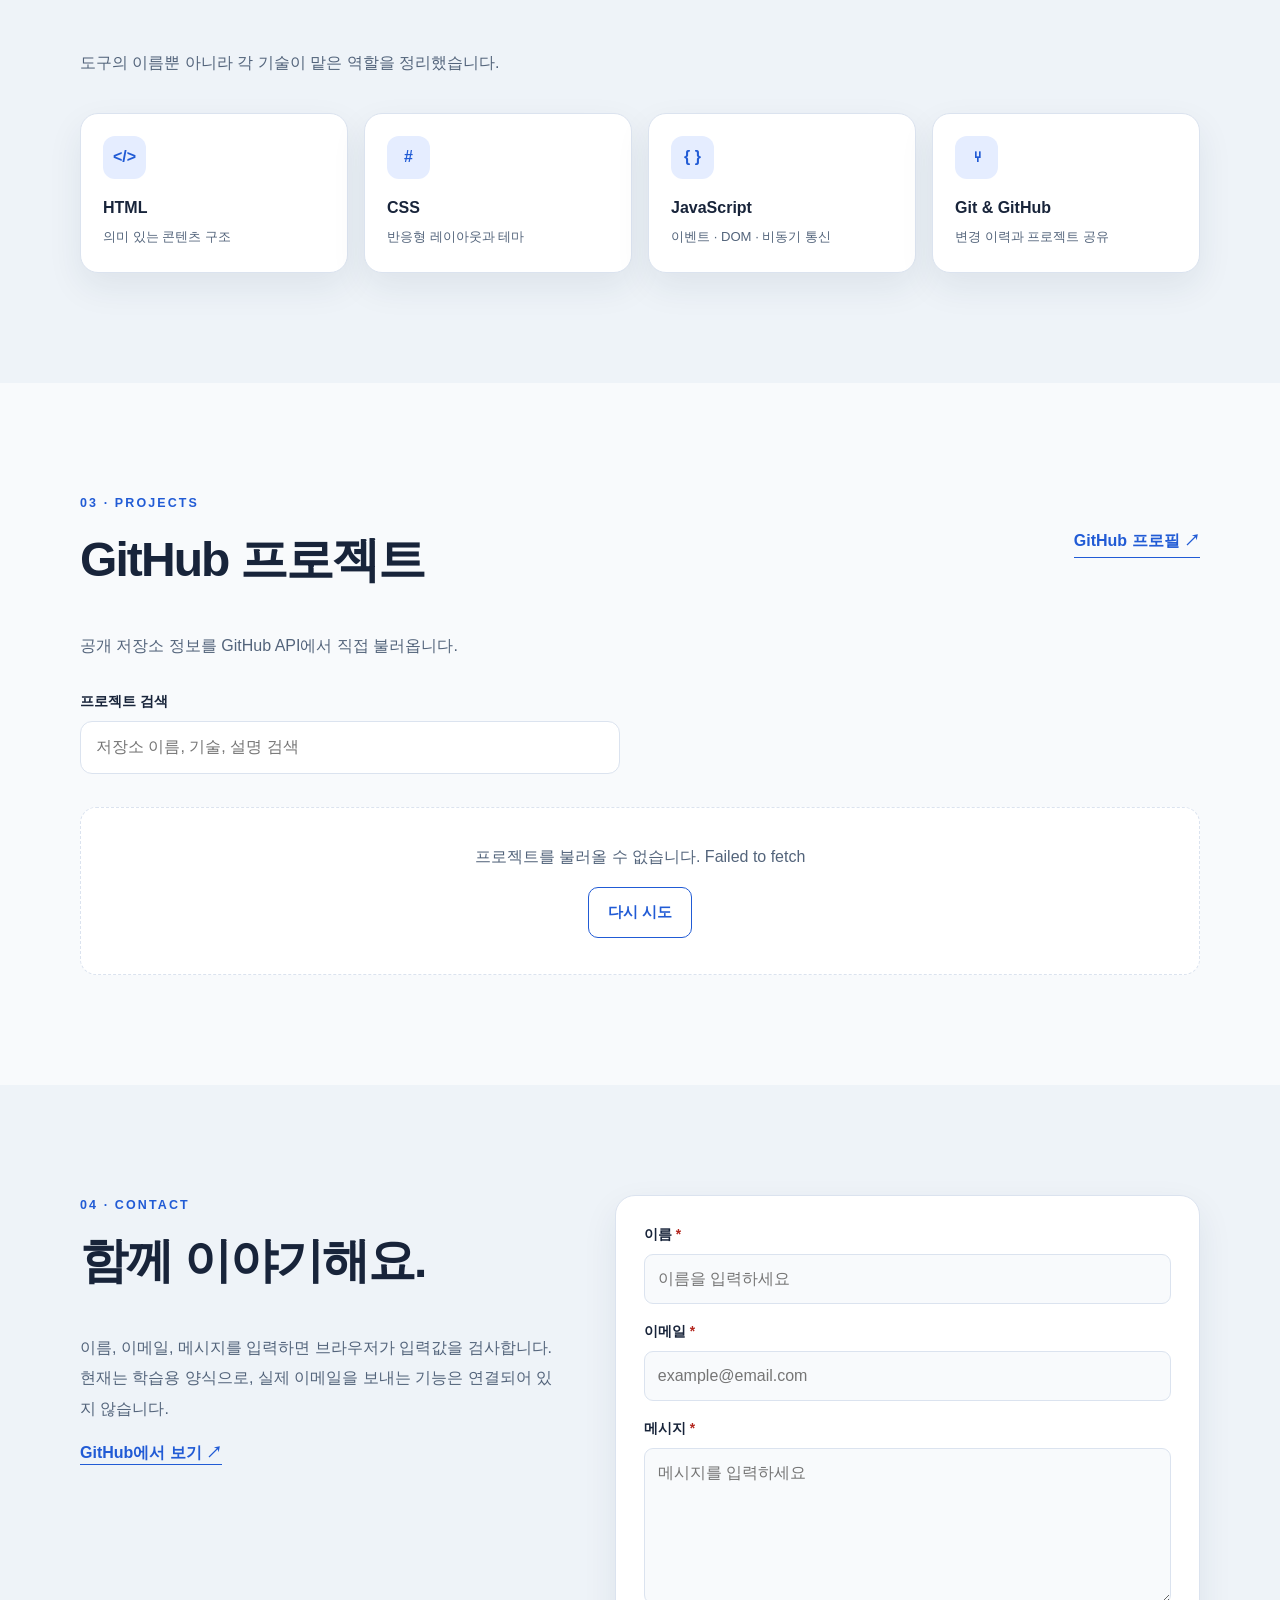
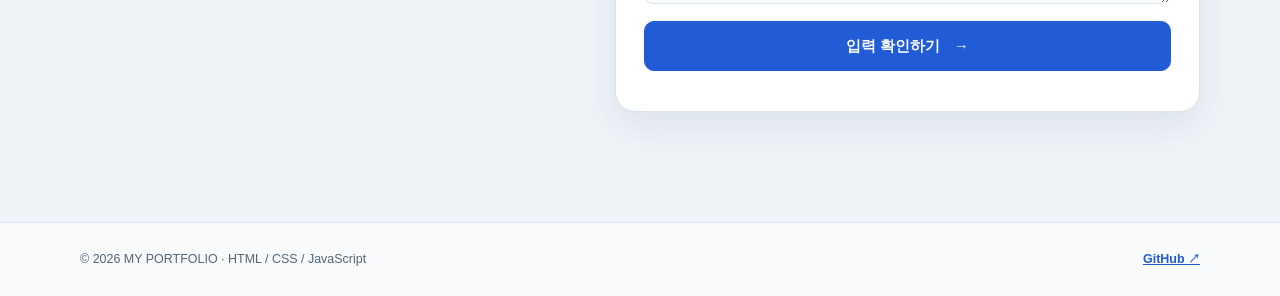
==== commit 05784261: "Enable project search on portfolio page" ====
--- a/index.html
+++ b/index.html
@@ -7,9 +7,10 @@
   <title>MY PORTFOLIO | 웹 개발 포트폴리오</title>
   <!-- 외부 스타일시트: 화면 디자인, 반응형 배치, 다크 모드를 담당합니다. -->
   <link rel="stylesheet" href="css/style.css">
+  <link rel="stylesheet" href="css/project-search.css">
   <!-- defer: HTML을 다 읽은 뒤 메인 JavaScript를 실행합니다. -->
   <script src="js/main.js" defer></script>
-  <script src="js/bonuses.js" defer></script>
+  <script src="js/project-search.js" defer></script>
 </head>
 <body>
   <!-- 건너뛰기 링크: 키보드 사용자에게 본문으로 바로 이동하는 길을 제공합니다. -->
@@ -46,7 +47,7 @@
       <div class="container hero-layout">
         <div class="hero-copy">
           <p class="eyebrow"><span class="status-dot" aria-hidden="true"></span> WEB DEVELOPMENT · PORTFOLIO</p>
-          <h1 id="hero-title">안녕하세요.<br><span class="highlight">웹을 만드는 과정을</span><br><span id="hero-typing">배우고 있습니다.</span></h1>
+          <h1 id="hero-title">안녕하세요.<br><span class="highlight">웹을 만드는 과정을</span><br>배우고 있습니다.</h1>
           <p class="hero-description">Python 퀴즈 게임과 Docker 실습을 진행한 뒤, HTML · CSS · JavaScript로 직접 만드는 첫 웹 포트폴리오에 도전했습니다.</p>
           <div class="hero-actions">
             <a class="button" href="#projects">프로젝트 살펴보기 <span aria-hidden="true">↗</span></a>
@@ -98,23 +99,22 @@
           <a class="text-link" id="github-profile-link" href="https://github.com/usernameffas" target="_blank" rel="noopener noreferrer">GitHub 프로필 ↗</a>
         </div>
         <!-- 로딩/성공/에러/빈 데이터가 모두 이 영역에서 전환됩니다. -->
-        <div id="project-filters" class="project-filters" role="group" aria-label="프로젝트 언어별 필터" hidden></div>
         <div id="project-list" class="project-grid" role="status" aria-live="polite" aria-atomic="false">
           <article class="state-panel loading-state"><span class="spinner" aria-hidden="true"></span><p>프로젝트를 불러오는 중...</p></article>
         </div>
       </div>
     </section>
 
-    <!-- Contact: Formspree 연동 주소 설정 시 실제 전송 보너스가 동작합니다. -->
+    <!-- Contact: 실제 이메일 전송은 선택 보너스이므로 필수 입력 검증까지만 구현합니다. -->
     <section id="contact" class="section section-muted" aria-labelledby="contact-title">
       <div class="container contact-layout reveal-target">
         <div class="contact-copy">
           <p class="section-kicker">04 · CONTACT</p>
           <h2 id="contact-title">함께 이야기해요.</h2>
-          <p class="section-description">이름, 이메일, 메시지를 입력하면 브라우저가 입력값을 검사합니다. 입력값을 검사하며, Formspree를 연결하면 실제 이메일도 전송할 수 있습니다.</p>
+          <p class="section-description">이름, 이메일, 메시지를 입력하면 브라우저가 입력값을 검사합니다. 현재는 학습용 양식으로, 실제 이메일을 보내는 기능은 연결되어 있지 않습니다.</p>
           <a class="text-link" id="contact-github-link" href="https://github.com/usernameffas" target="_blank" rel="noopener noreferrer">GitHub에서 보기 ↗</a>
         </div>
-        <form id="contact-form" class="contact-form" novalidate data-form-endpoint="">
+        <form id="contact-form" class="contact-form" novalidate>
           <div class="form-field">
             <label for="contact-name">이름 <span aria-hidden="true">*</span></label>
             <input id="contact-name" name="name" type="text" autocomplete="name" required aria-describedby="name-error" placeholder="이름을 입력하세요">
--- a/css/style.css
+++ b/css/style.css
@@ -178,4 +178,13 @@
 @media (prefers-reduced-motion: reduce) {
   *, *::before, *::after { animation-duration: .01ms !important; transition-duration: .01ms !important; scroll-behavior: auto !important; }
   .js-reveal { opacity: 1; transform: none; }
-}+}
+/* 공식 보너스: 프로젝트 필터 · Hero 타이핑 · Formspree 연동 */
+.project-filters { display:flex; flex-wrap:wrap; gap:9px; margin:0 0 18px; }
+.project-filters[hidden] { display:none; }
+.project-filter { border:1px solid var(--border); border-radius:999px; padding:7px 14px; background:var(--card); color:var(--text); }
+.project-filter[aria-pressed="true"] { background:var(--accent); color:var(--card); border-color:var(--accent); }
+.project-card[hidden] { display:none; }
+#hero-typing.is-typing::after { content:"|"; color:var(--accent); animation:type-caret 750ms step-end infinite; }
+@keyframes type-caret { 50% {opacity:0;} }
+@media(prefers-reduced-motion:reduce) { #hero-typing.is-typing::after {display:none;} }
--- a/css/project-search.css
+++ b/css/project-search.css
@@ -0,0 +1,7 @@
+.project-toolbar{display:grid;gap:8px;margin:22px 0 25px;max-width:540px}
+.project-toolbar label{font-size:.9rem;font-weight:750;color:var(--text)}
+.project-toolbar input{width:100%;min-height:48px;border:1px solid var(--border);background:var(--card);color:var(--text);border-radius:12px;padding:12px 15px;font:inherit}
+.project-toolbar input:focus-visible{outline:3px solid var(--accent);outline-offset:2px}
+.project-toolbar p{margin:0;color:var(--muted);font-size:.85rem}
+.project-card[hidden]{display:none!important}
+.search-empty{grid-column:1/-1}
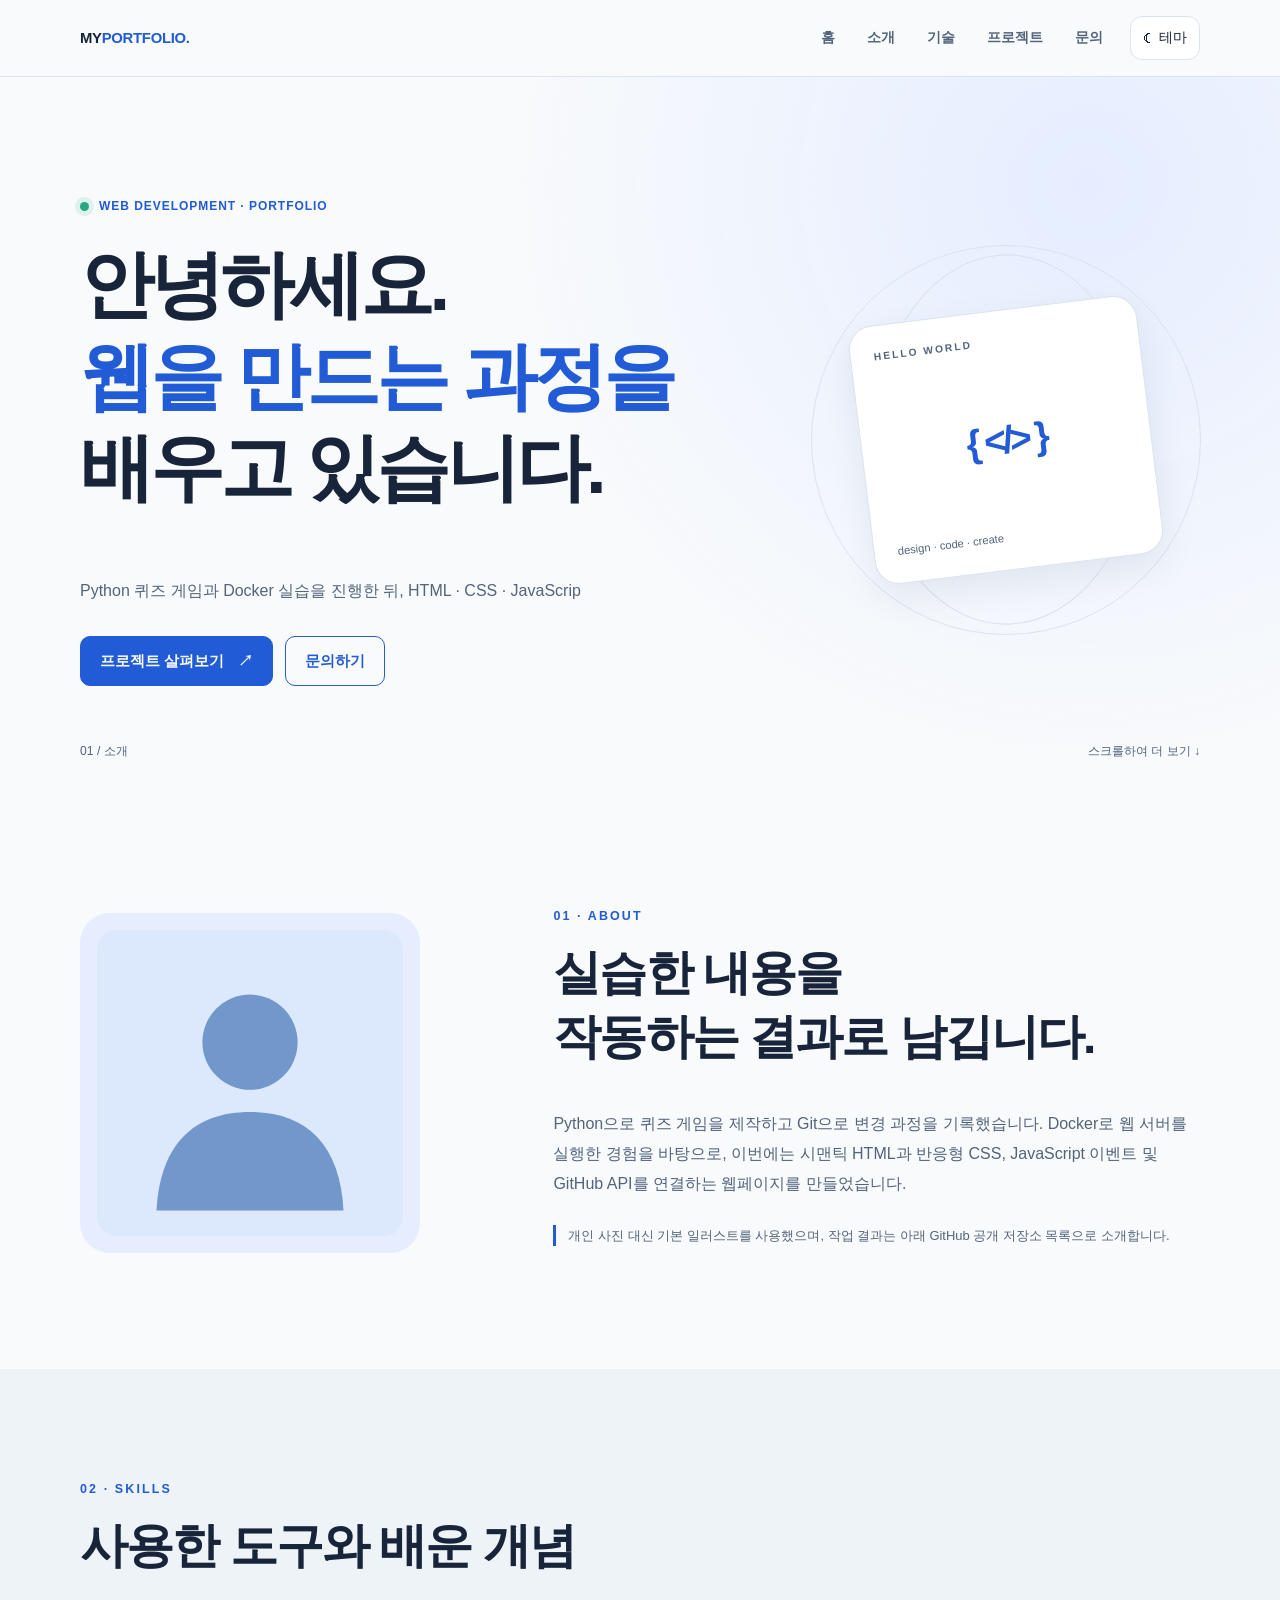
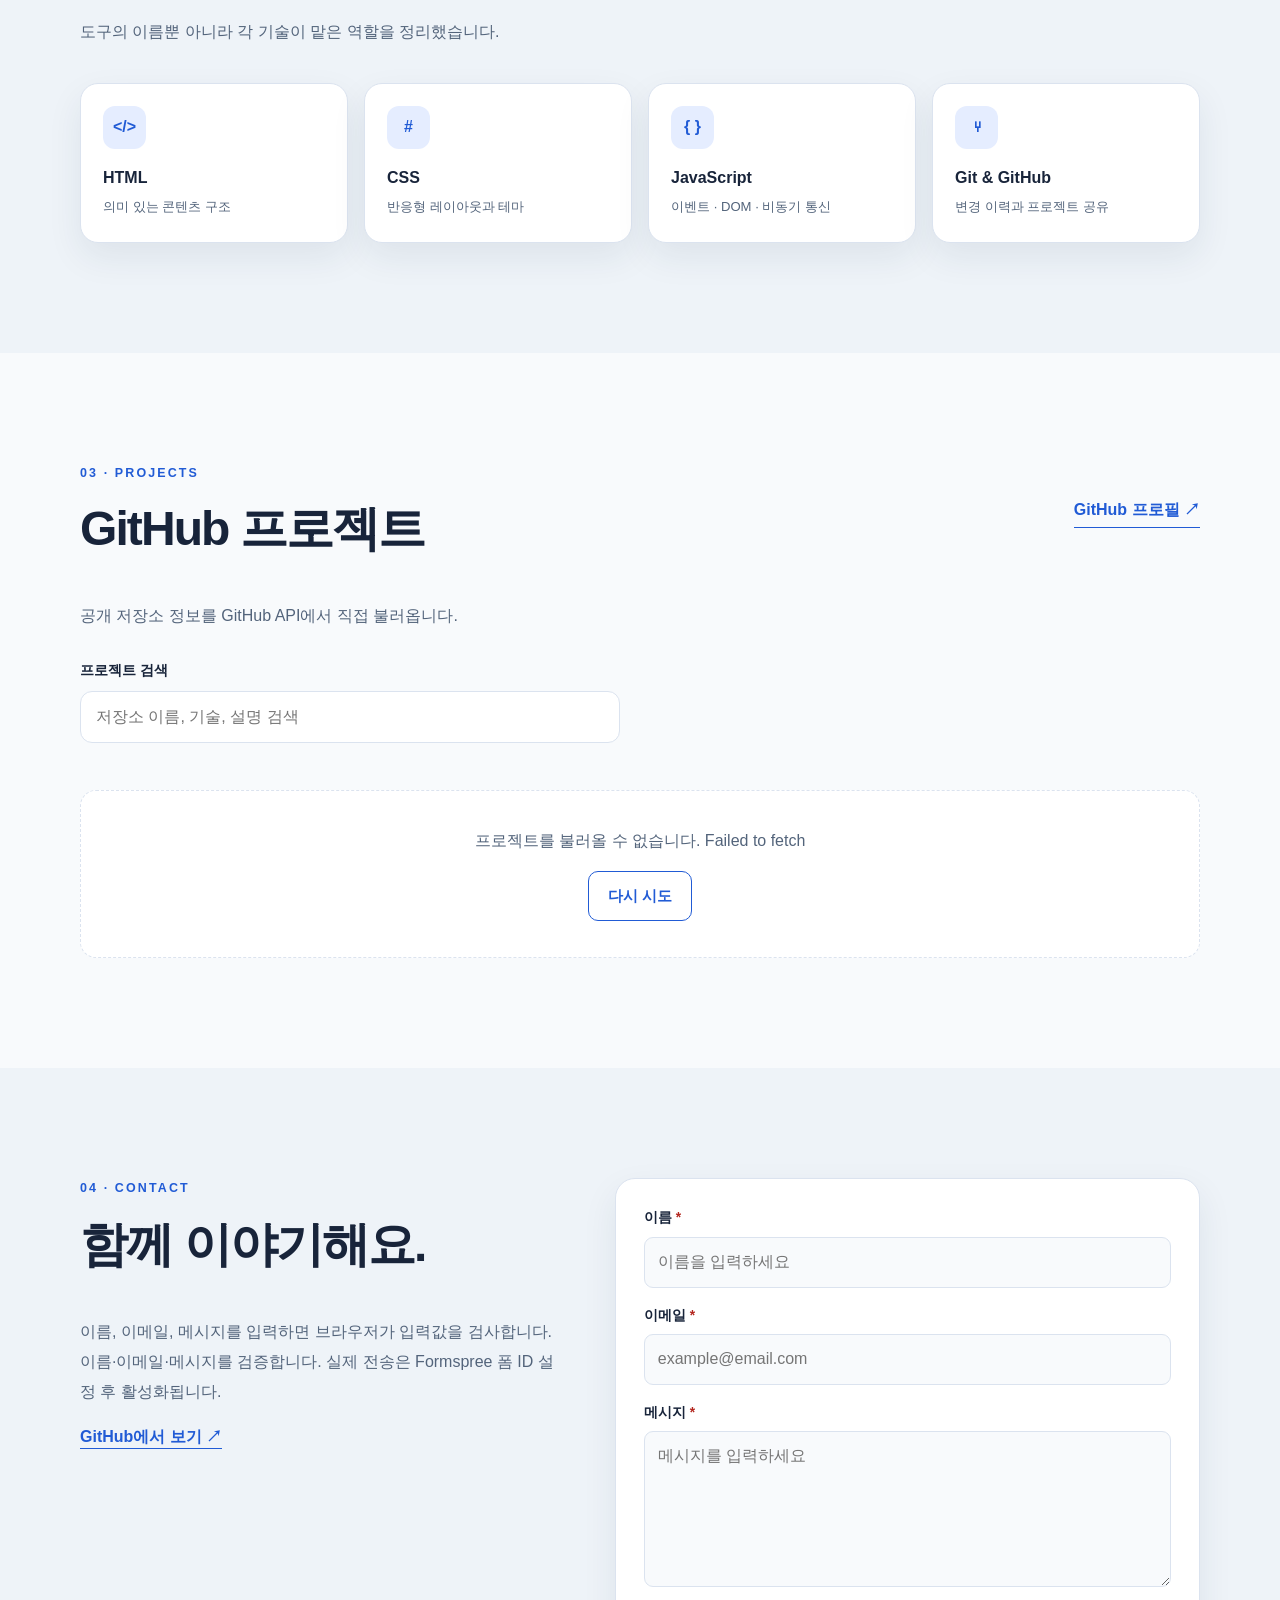
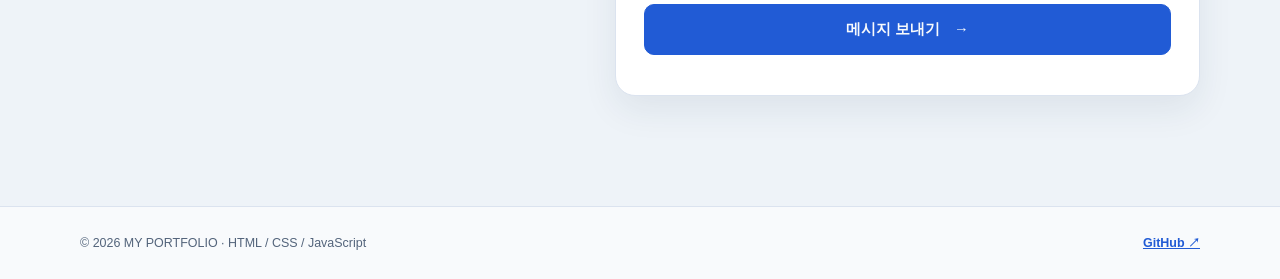
==== commit 57a0ccb8: "Enable B1-1 bonus features: filtering, typing, system theme and Formspree-ready contact" ====
--- a/index.html
+++ b/index.html
@@ -8,9 +8,11 @@
   <!-- 외부 스타일시트: 화면 디자인, 반응형 배치, 다크 모드를 담당합니다. -->
   <link rel="stylesheet" href="css/style.css">
   <link rel="stylesheet" href="css/project-search.css">
+  <link rel="stylesheet" href="css/bonus.css">
   <!-- defer: HTML을 다 읽은 뒤 메인 JavaScript를 실행합니다. -->
   <script src="js/main.js" defer></script>
   <script src="js/project-search.js" defer></script>
+  <script src="js/bonus.js" defer></script>
 </head>
 <body>
   <!-- 건너뛰기 링크: 키보드 사용자에게 본문으로 바로 이동하는 길을 제공합니다. -->
@@ -111,7 +113,7 @@
         <div class="contact-copy">
           <p class="section-kicker">04 · CONTACT</p>
           <h2 id="contact-title">함께 이야기해요.</h2>
-          <p class="section-description">이름, 이메일, 메시지를 입력하면 브라우저가 입력값을 검사합니다. 현재는 학습용 양식으로, 실제 이메일을 보내는 기능은 연결되어 있지 않습니다.</p>
+          <p class="section-description">이름, 이메일, 메시지를 입력하면 브라우저가 입력값을 검사합니다. 이름·이메일·메시지를 검증합니다. 실제 전송은 Formspree 폼 ID 설정 후 활성화됩니다.</p>
           <a class="text-link" id="contact-github-link" href="https://github.com/usernameffas" target="_blank" rel="noopener noreferrer">GitHub에서 보기 ↗</a>
         </div>
         <form id="contact-form" class="contact-form" novalidate>
@@ -130,7 +132,7 @@
             <textarea id="contact-message" name="message" rows="5" required aria-describedby="message-error" placeholder="메시지를 입력하세요"></textarea>
             <p class="field-error" id="message-error" aria-live="polite"></p>
           </div>
-          <button class="button submit-button" type="submit">입력 확인하기 <span aria-hidden="true">→</span></button>
+          <button class="button submit-button" type="submit">메시지 보내기 <span aria-hidden="true">→</span></button>
           <p id="form-status" class="form-status" role="status" aria-live="polite"></p>
         </form>
       </div>
--- a/css/bonus.css
+++ b/css/bonus.css
@@ -0,0 +1 @@
+.language-filters{display:flex;flex-wrap:wrap;gap:8px;margin-top:6px}.language-button{border:1px solid var(--border);background:var(--card);color:var(--text);border-radius:100px;padding:7px 14px;font:inherit;font-size:.82rem;cursor:pointer;transition:background .2s,border-color .2s}.language-button.active,.language-button:hover{background:var(--accent-soft);border-color:var(--accent)}.language-button:focus-visible{outline:3px solid var(--accent);outline-offset:2px}.submit-button:disabled{opacity:.65;cursor:wait}
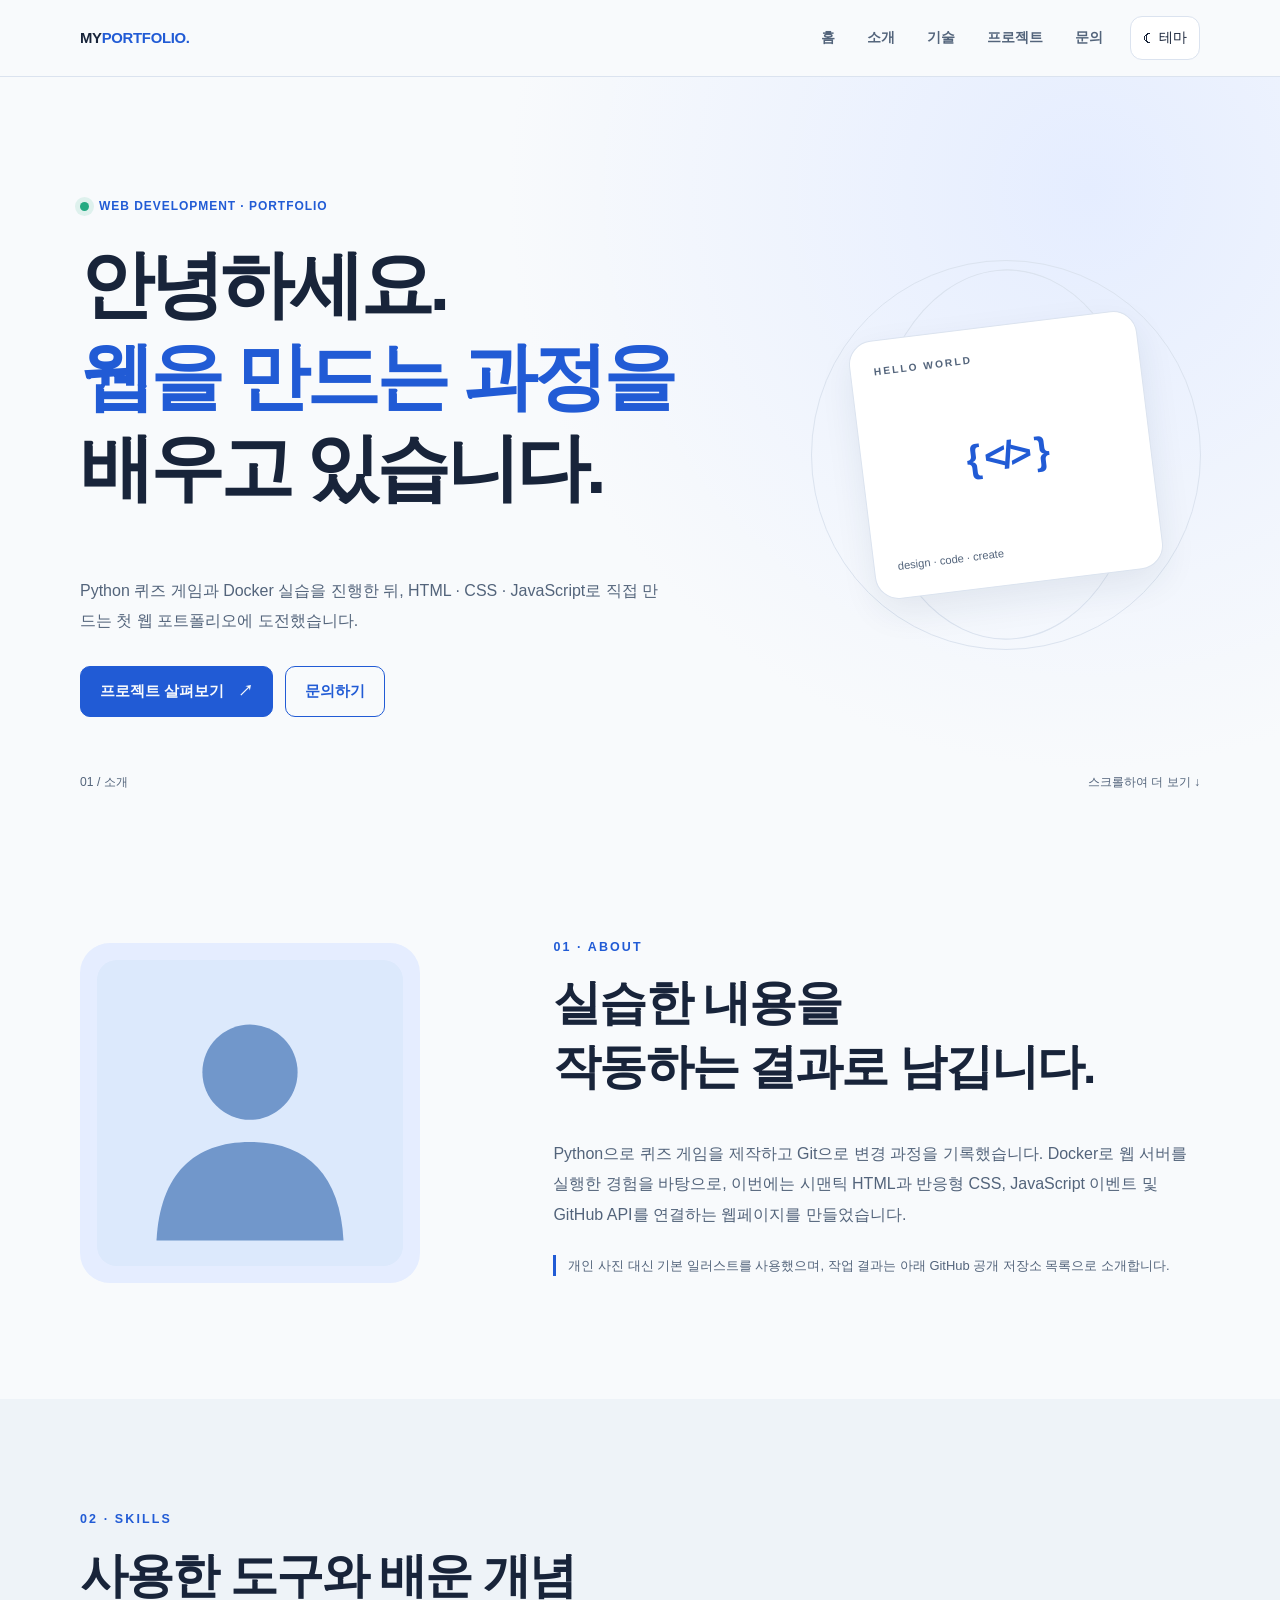
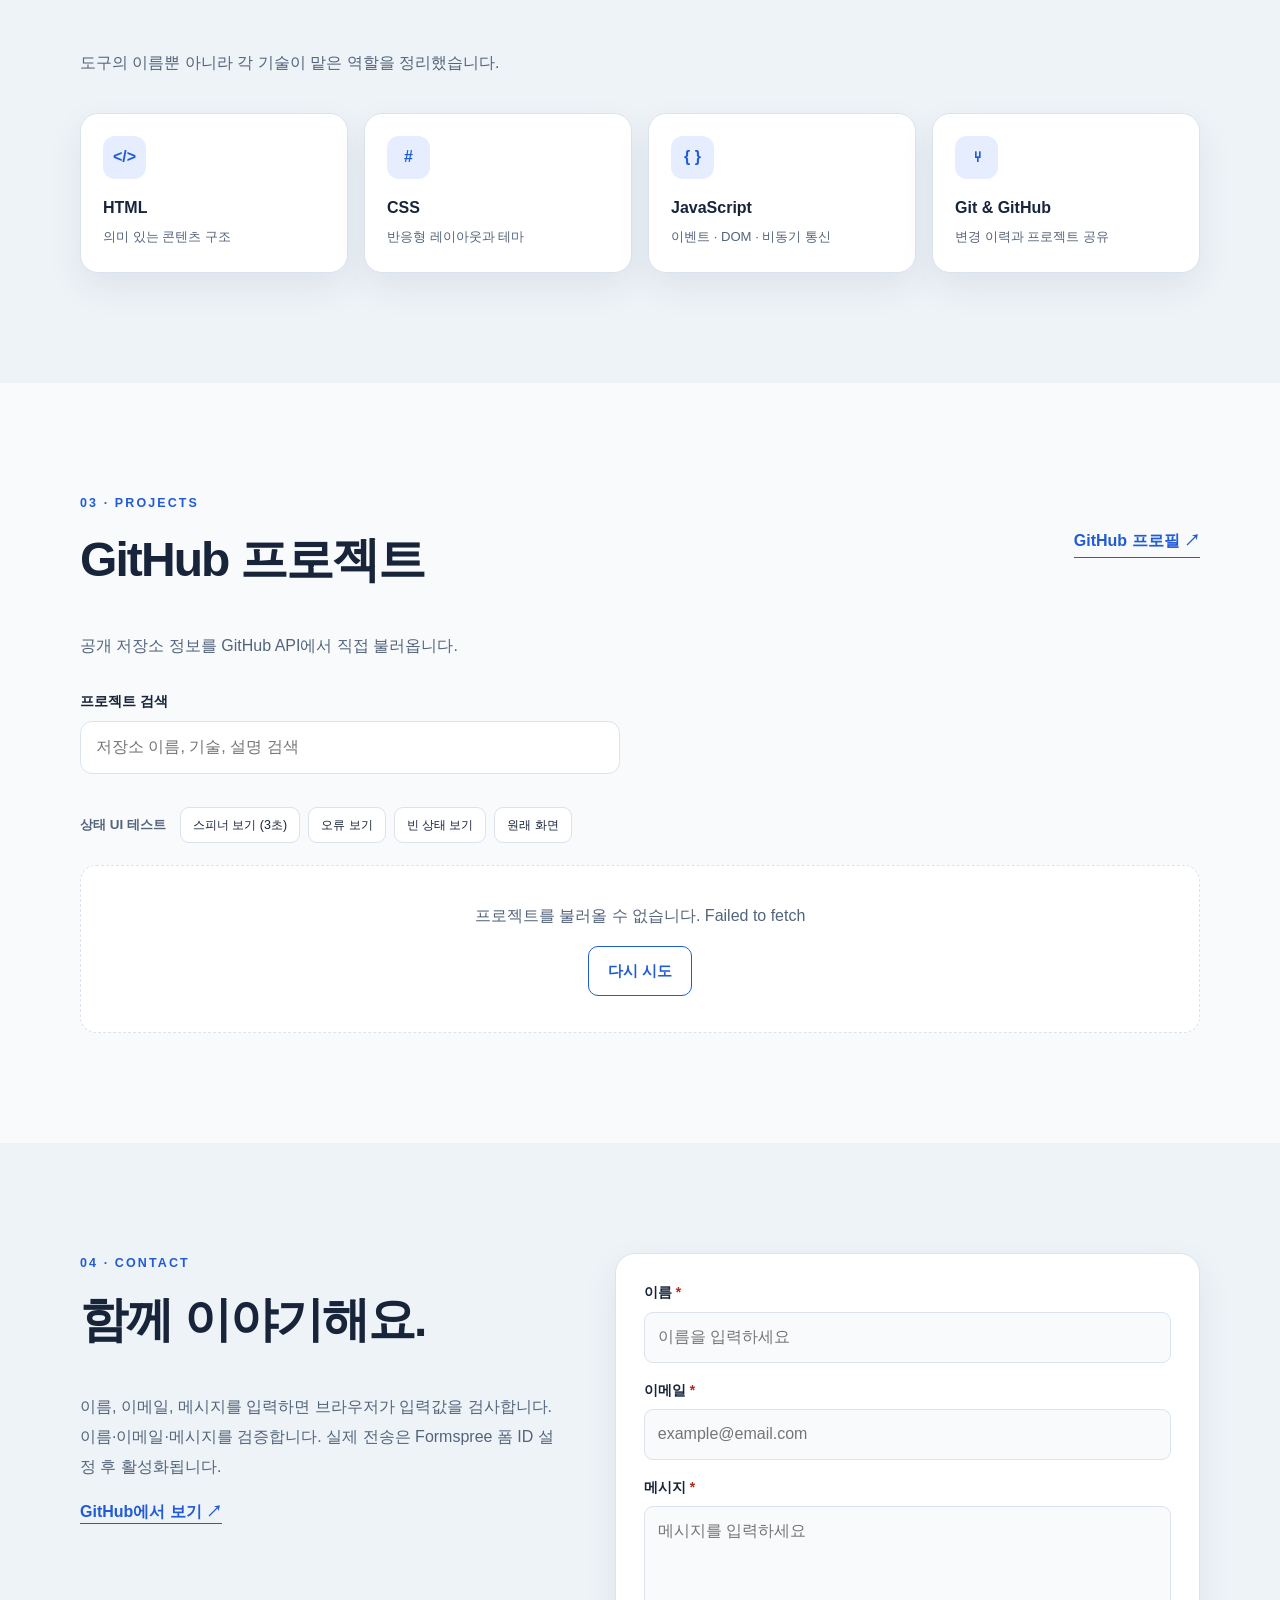
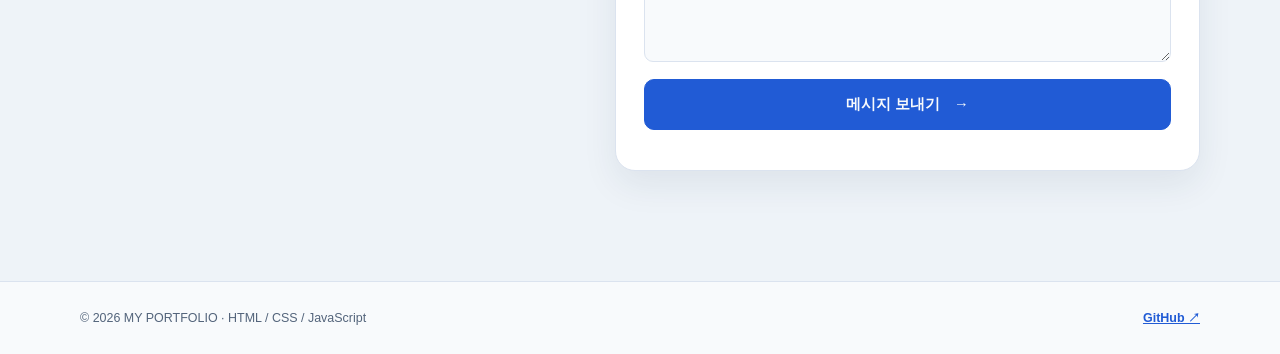
==== commit 866325c2: "Wrap two Hero lines for continuous typing" ====
--- a/index.html
+++ b/index.html
@@ -49,7 +49,7 @@
       <div class="container hero-layout">
         <div class="hero-copy">
           <p class="eyebrow"><span class="status-dot" aria-hidden="true"></span> WEB DEVELOPMENT · PORTFOLIO</p>
-          <h1 id="hero-title">안녕하세요.<br><span class="highlight">웹을 만드는 과정을</span><br>배우고 있습니다.</h1>
+          <h1 id="hero-title">안녕하세요.<br><span id="hero-typing"><span class="highlight">웹을 만드는 과정을</span><br><span class="hero-typing-second">배우고 있습니다.</span></span></h1>
           <p class="hero-description">Python 퀴즈 게임과 Docker 실습을 진행한 뒤, HTML · CSS · JavaScript로 직접 만드는 첫 웹 포트폴리오에 도전했습니다.</p>
           <div class="hero-actions">
             <a class="button" href="#projects">프로젝트 살펴보기 <span aria-hidden="true">↗</span></a>
--- a/css/bonus.css
+++ b/css/bonus.css
@@ -1 +1,12 @@
-.language-filters{display:flex;flex-wrap:wrap;gap:8px;margin-top:6px}.language-button{border:1px solid var(--border);background:var(--card);color:var(--text);border-radius:100px;padding:7px 14px;font:inherit;font-size:.82rem;cursor:pointer;transition:background .2s,border-color .2s}.language-button.active,.language-button:hover{background:var(--accent-soft);border-color:var(--accent)}.language-button:focus-visible{outline:3px solid var(--accent);outline-offset:2px}.submit-button:disabled{opacity:.65;cursor:wait}+.language-filters{display:flex;flex-wrap:wrap;gap:8px;margin-top:6px}.language-button{border:1px solid var(--border);background:var(--card);color:var(--text);border-radius:100px;padding:7px 14px;font:inherit;font-size:.82rem;cursor:pointer;transition:background .2s,border-color .2s}.language-button.active,.language-button:hover{background:var(--accent-soft);border-color:var(--accent)}.language-button:focus-visible{outline:3px solid var(--accent);outline-offset:2px}.submit-button:disabled{opacity:.65;cursor:wait}
+/* 프로젝트 상태를 직접 확인하는 개발 학습용 컨트롤 */
+.state-demo-controls{display:flex;flex-wrap:wrap;align-items:center;gap:8px;margin:0 0 22px}
+.state-demo-controls>span{font-size:.84rem;color:var(--muted);font-weight:700;margin-right:6px}
+.state-demo-controls button{font:inherit;font-size:.78rem;padding:7px 12px;border:1px solid var(--border);background:var(--card);color:var(--text);border-radius:9px;cursor:pointer}
+.state-demo-controls button:hover{border-color:var(--accent);background:var(--accent-soft)}
+.state-demo-controls button:focus-visible{outline:3px solid var(--accent);outline-offset:2px}
+.state-demo-preview{flex-basis:100%}
+.state-demo-preview[hidden]{display:none}
+#hero-title .typing-active::after{content:"|";color:var(--accent);margin-left:2px;animation:caret-blink .65s steps(1) infinite}
+@keyframes caret-blink{50%{opacity:0}}
+@media(prefers-reduced-motion:reduce){#hero-title .typing-active::after{animation:none}}
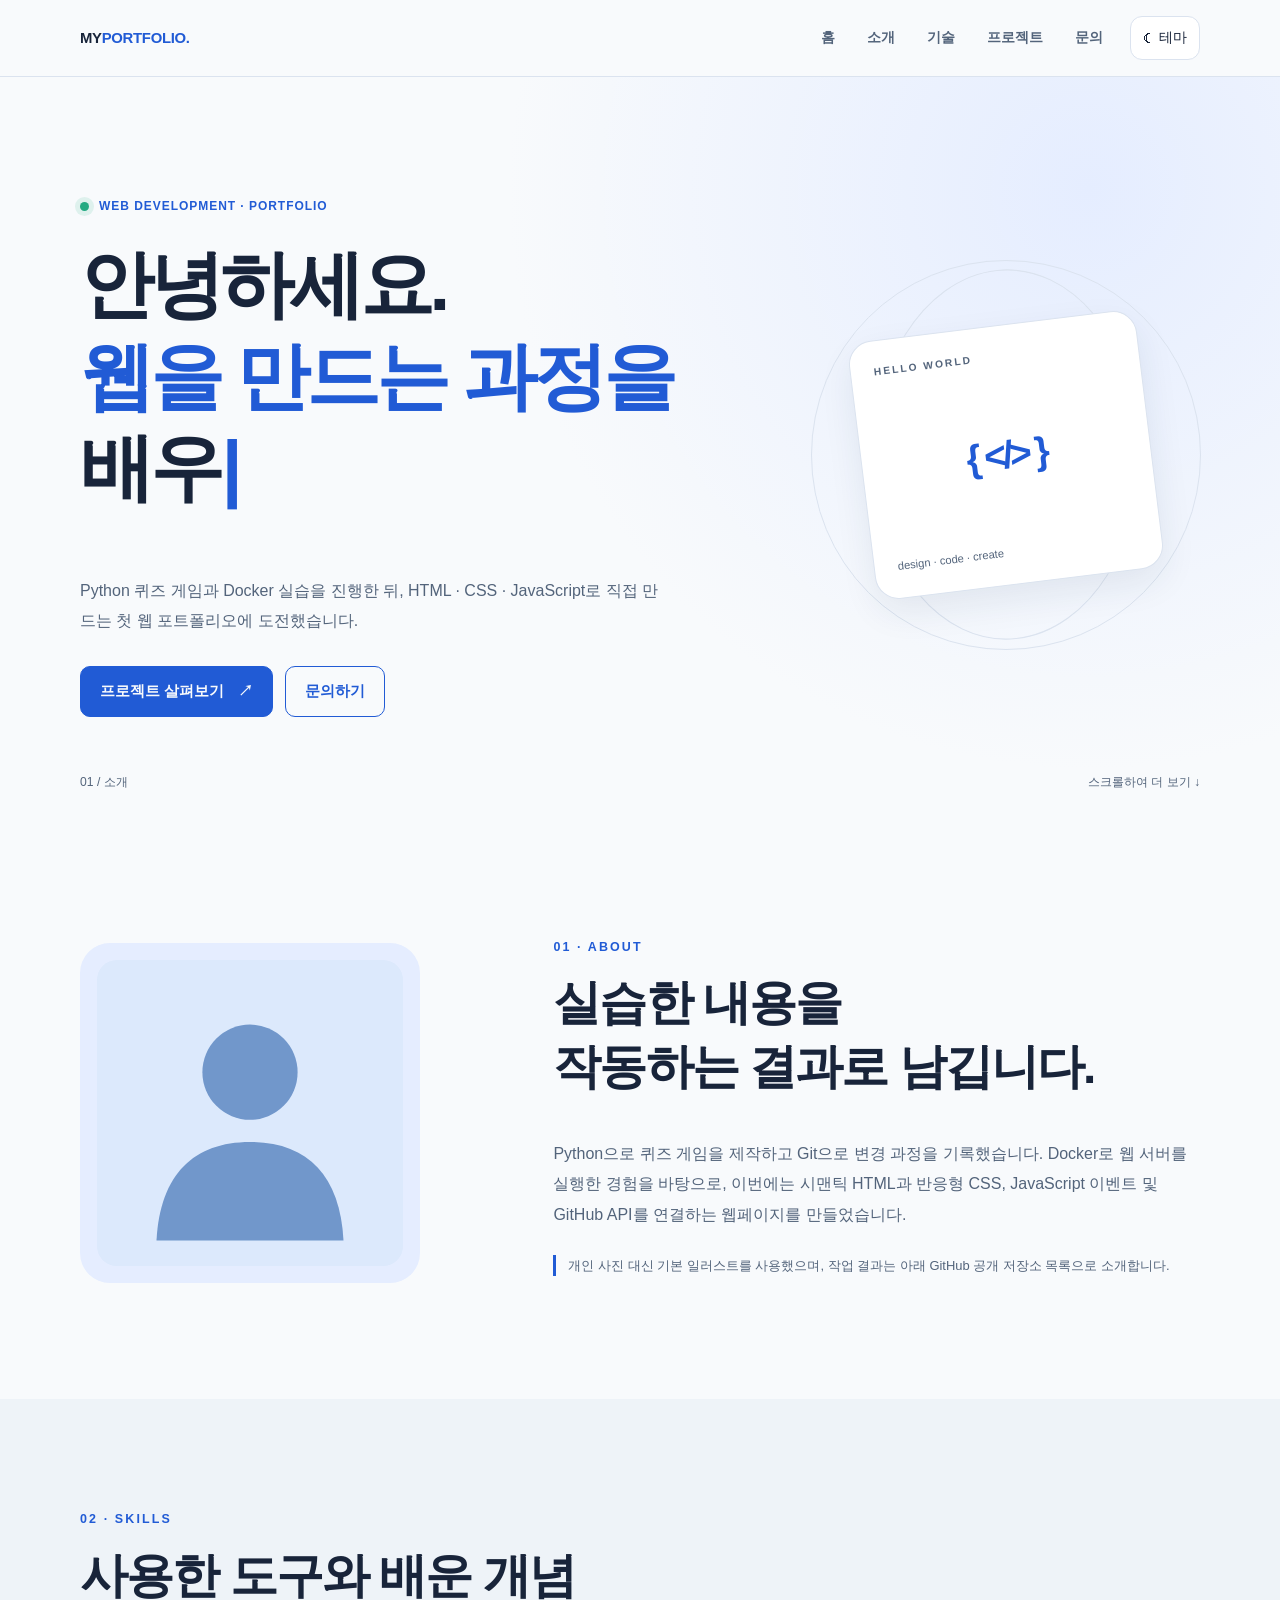
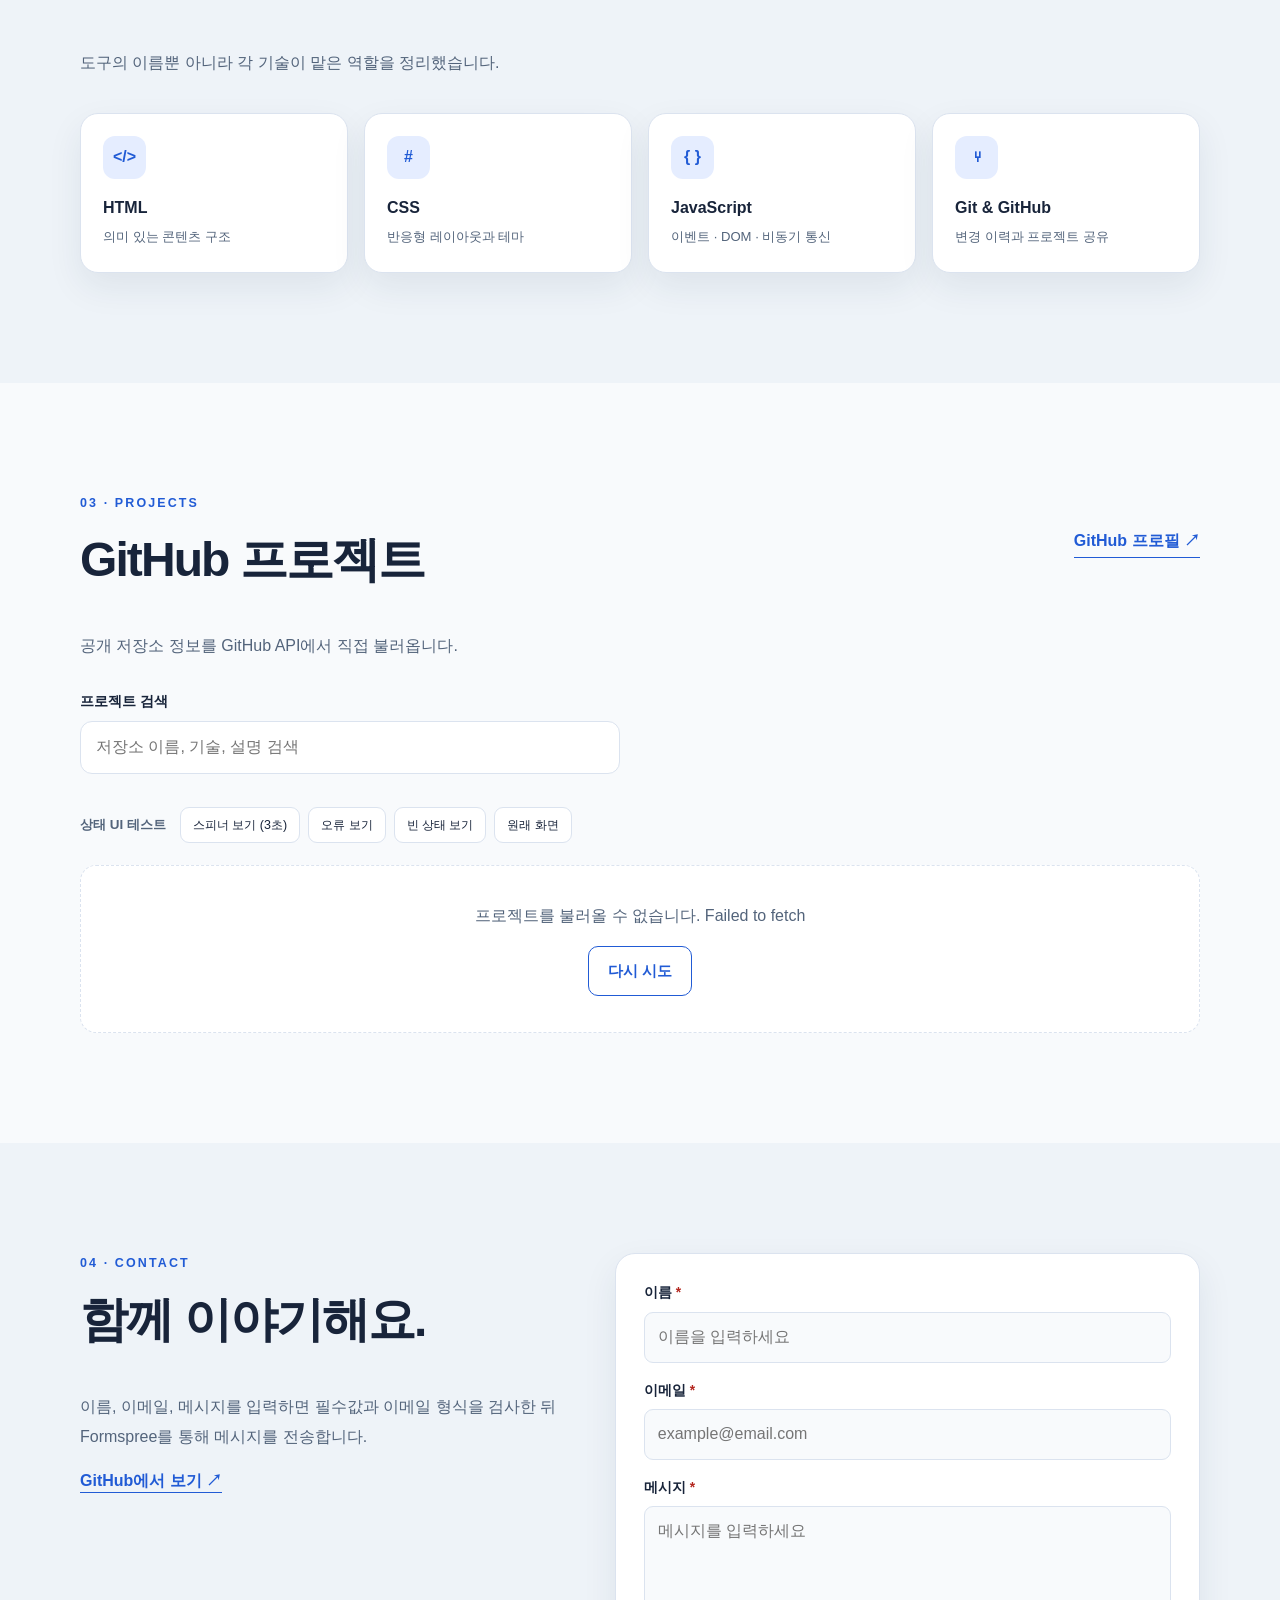
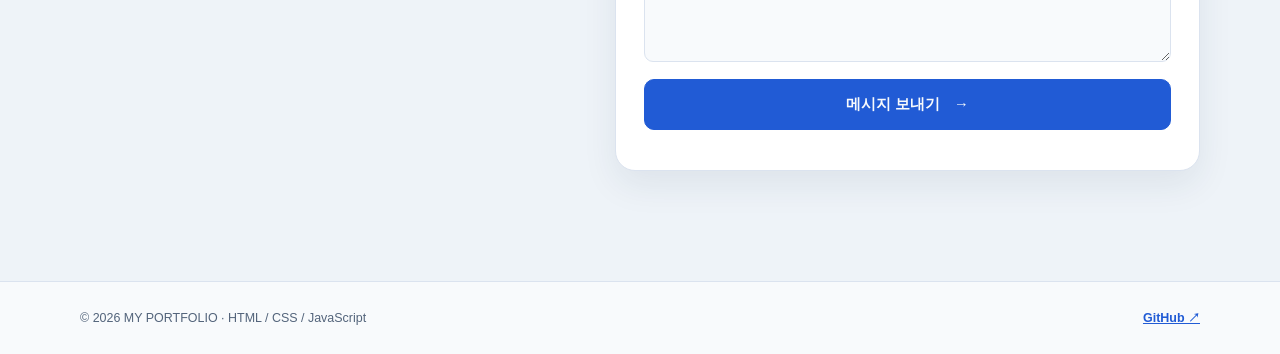
==== commit 874a8db0: "Connect Contact form to provided Formspree endpoint and mark code section" ====
--- a/index.html
+++ b/index.html
@@ -113,10 +113,11 @@
         <div class="contact-copy">
           <p class="section-kicker">04 · CONTACT</p>
           <h2 id="contact-title">함께 이야기해요.</h2>
-          <p class="section-description">이름, 이메일, 메시지를 입력하면 브라우저가 입력값을 검사합니다. 이름·이메일·메시지를 검증합니다. 실제 전송은 Formspree 폼 ID 설정 후 활성화됩니다.</p>
+          <p class="section-description">이름, 이메일, 메시지를 입력하면 필수값과 이메일 형식을 검사한 뒤 Formspree를 통해 메시지를 전송합니다.</p>
           <a class="text-link" id="contact-github-link" href="https://github.com/usernameffas" target="_blank" rel="noopener noreferrer">GitHub에서 보기 ↗</a>
         </div>
-        <form id="contact-form" class="contact-form" novalidate>
+        <!-- ===== Contact Formspree 실제 전송 시작 ===== -->
+        <form id="contact-form" class="contact-form" data-formspree-id="xzeejnbj" novalidate>
           <div class="form-field">
             <label for="contact-name">이름 <span aria-hidden="true">*</span></label>
             <input id="contact-name" name="name" type="text" autocomplete="name" required aria-describedby="name-error" placeholder="이름을 입력하세요">
@@ -135,6 +136,7 @@
           <button class="button submit-button" type="submit">메시지 보내기 <span aria-hidden="true">→</span></button>
           <p id="form-status" class="form-status" role="status" aria-live="polite"></p>
         </form>
+        <!-- ===== Contact Formspree 실제 전송 끝 ===== -->
       </div>
     </section>
   </main>
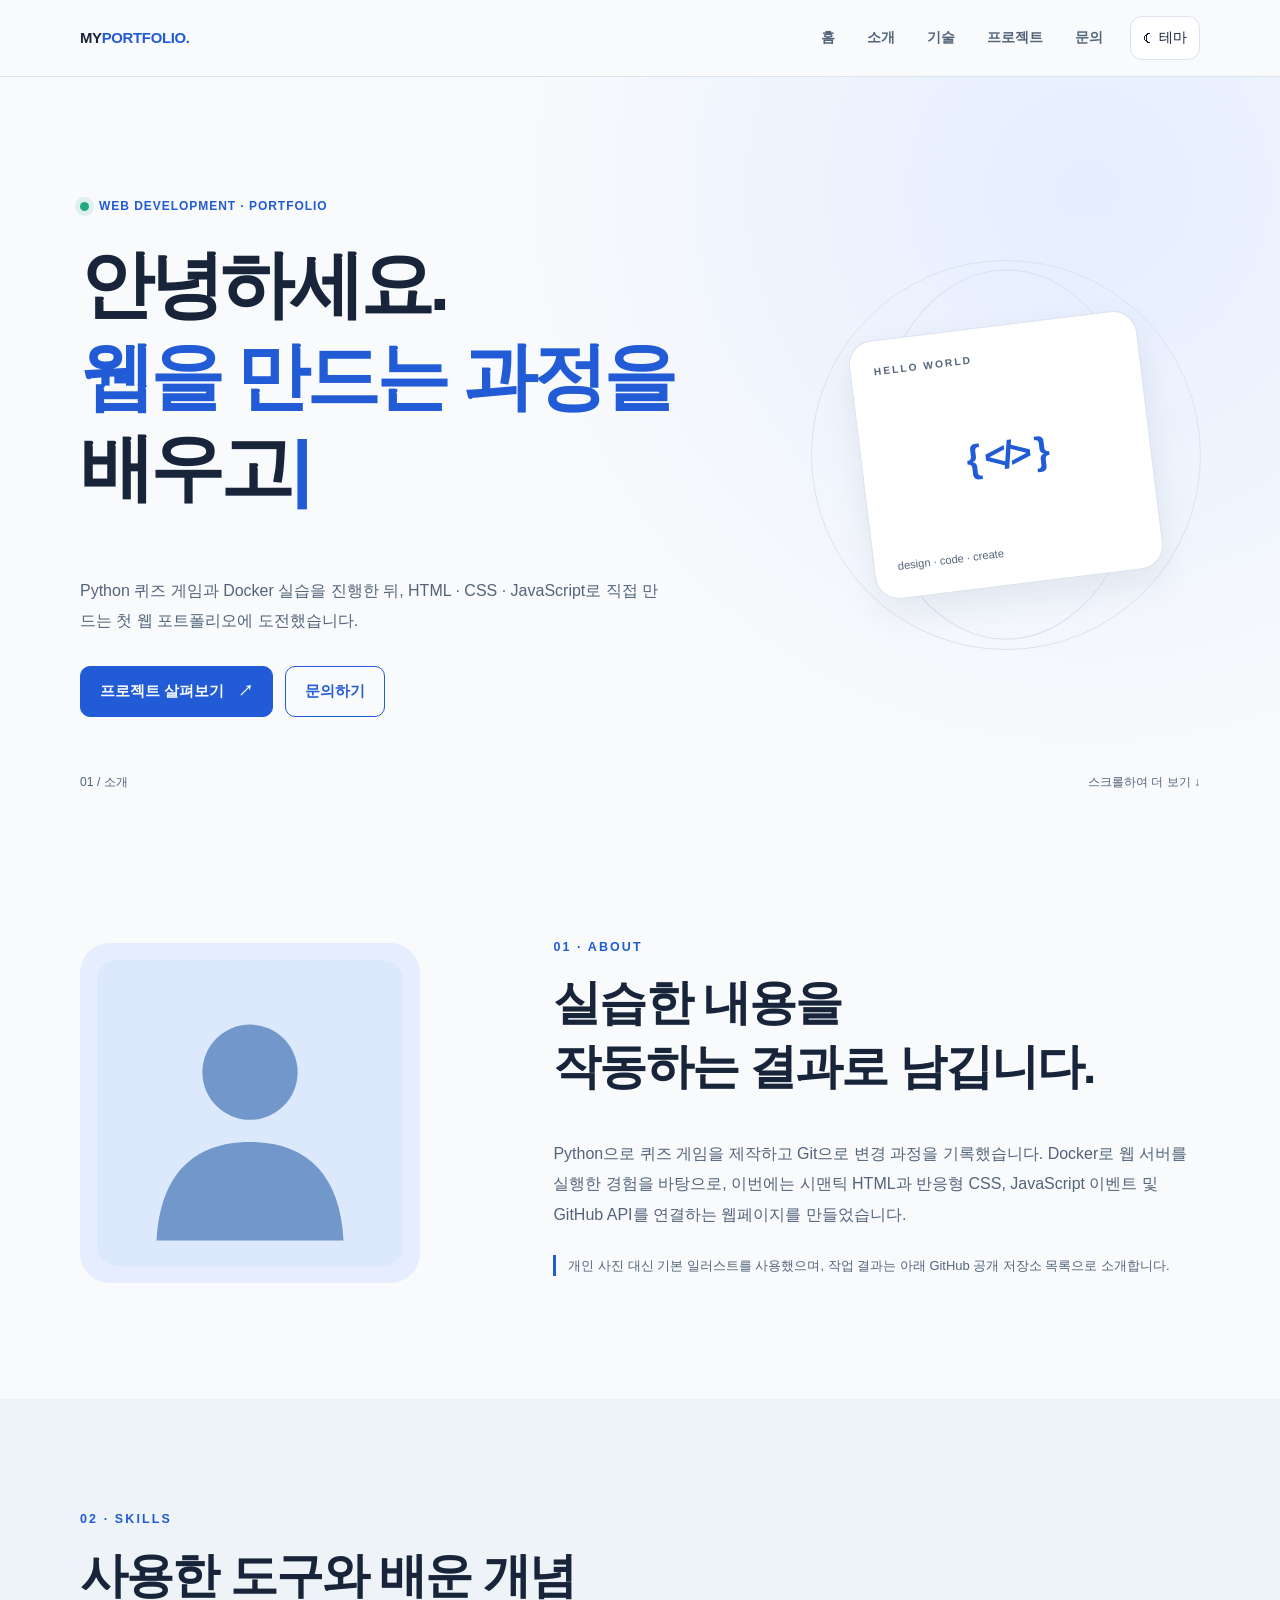
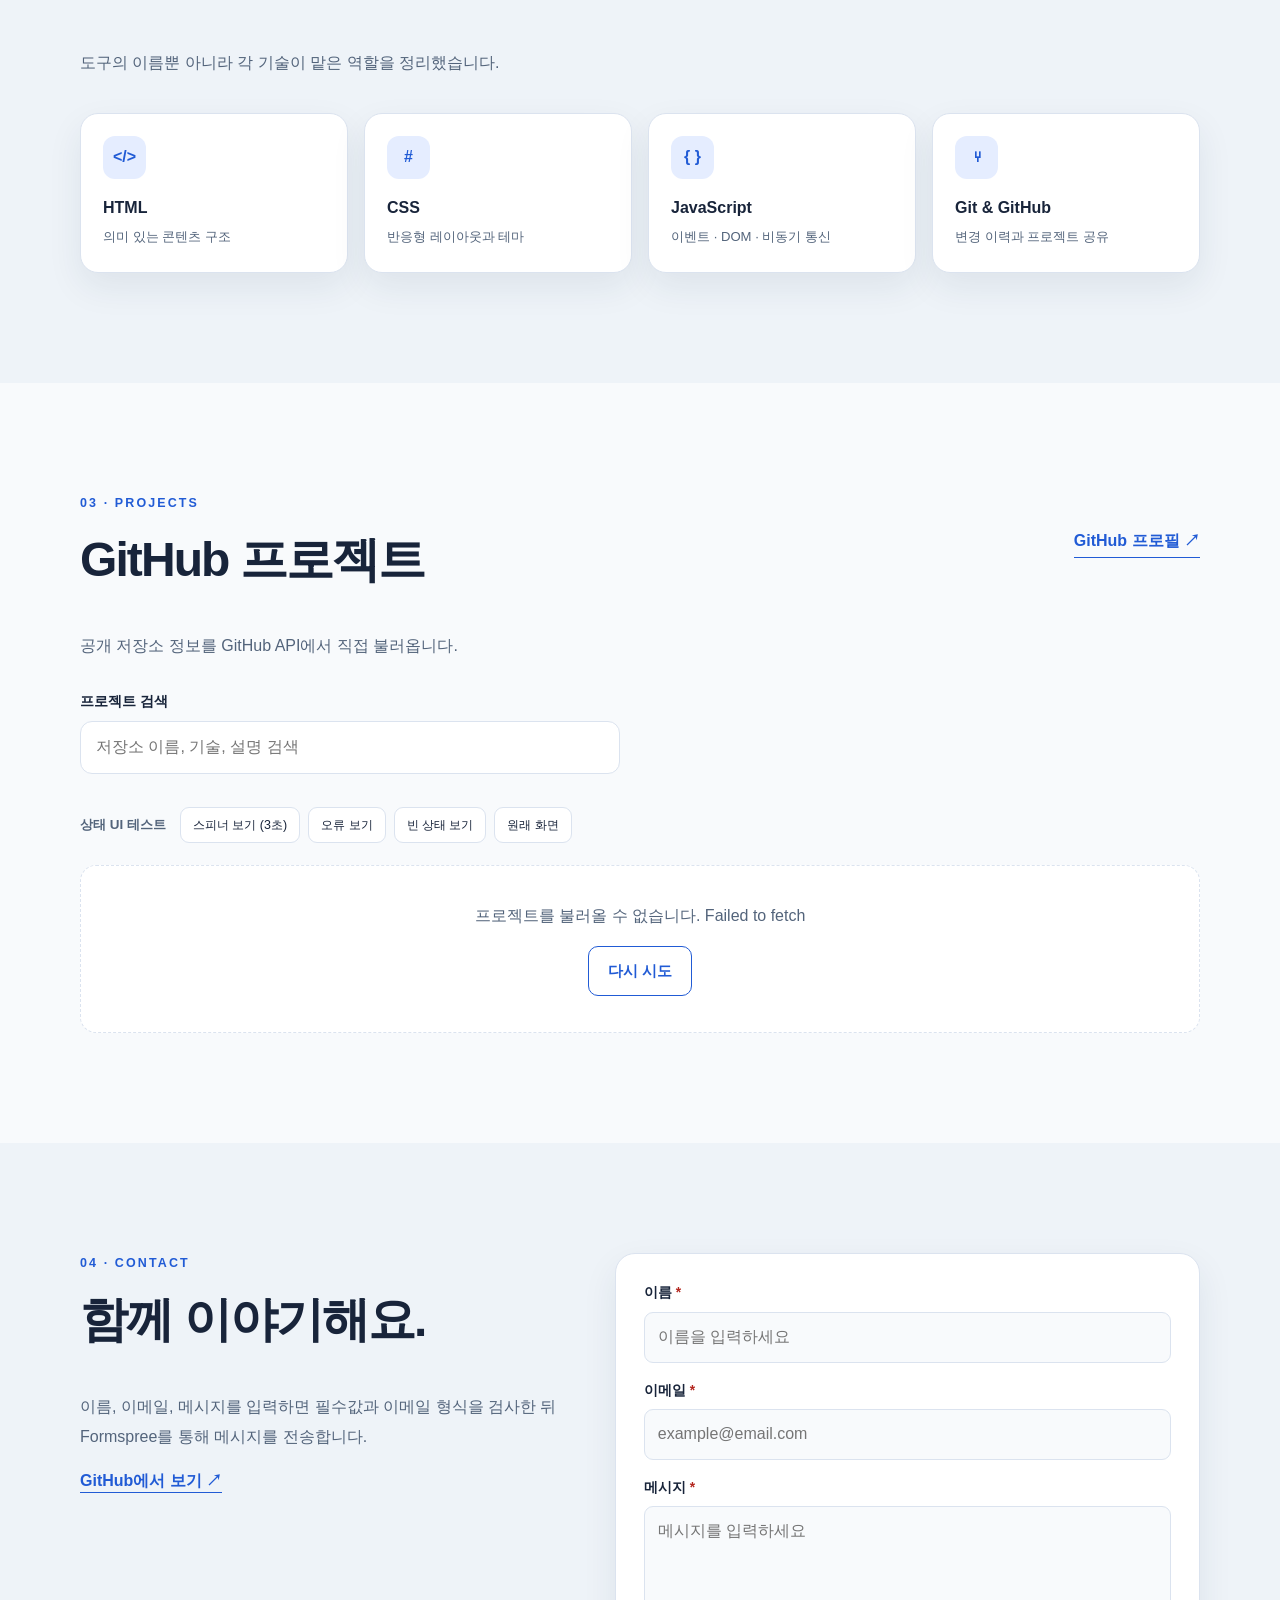
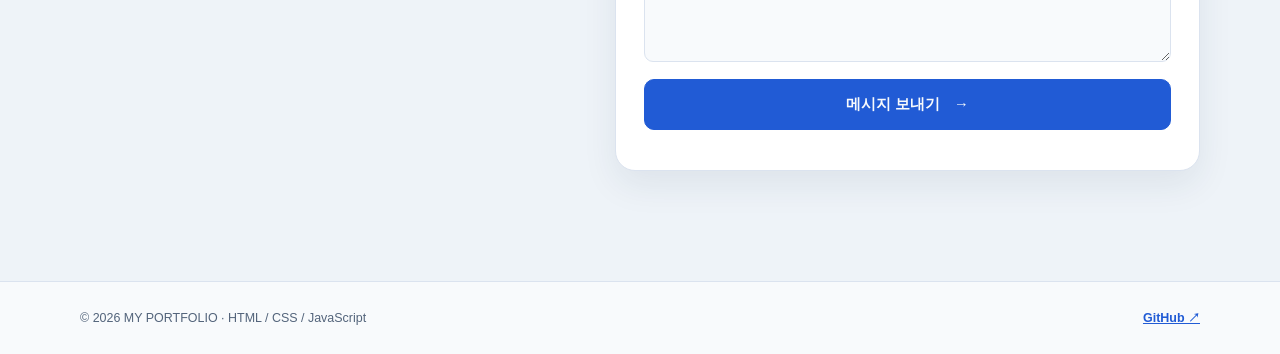
==== commit b53e1d89: "Add language filters to portfolio projects" ====
--- a/index.html
+++ b/index.html
@@ -107,7 +107,7 @@
       </div>
     </section>
 
-    <!-- Contact: 실제 이메일 전송은 선택 보너스이므로 필수 입력 검증까지만 구현합니다. -->
+    <!-- Contact: 필수 입력을 검사한 뒤 Formspree로 전송합니다. -->
     <section id="contact" class="section section-muted" aria-labelledby="contact-title">
       <div class="container contact-layout reveal-target">
         <div class="contact-copy">
@@ -148,4 +148,4 @@
   <!-- 스크롤 300px을 넘으면 나타나며, 클릭하면 맨 위로 이동합니다. -->
   <button id="back-to-top" class="back-to-top" type="button" aria-label="페이지 맨 위로 이동">↑</button>
 </body>
-</html>+</html>
--- a/css/project-search.css
+++ b/css/project-search.css
@@ -5,3 +5,9 @@
 .project-toolbar p{margin:0;color:var(--muted);font-size:.85rem}
 .project-card[hidden]{display:none!important}
 .search-empty{grid-column:1/-1}
+
+/* API에서 언어 목록을 받을 때 언어 버튼을 표시합니다. */
+.language-filters[hidden] {
+  display: none;
+}
+/* ===== 프로젝트 검색과 언어 필터 스타일 끝 ===== */
